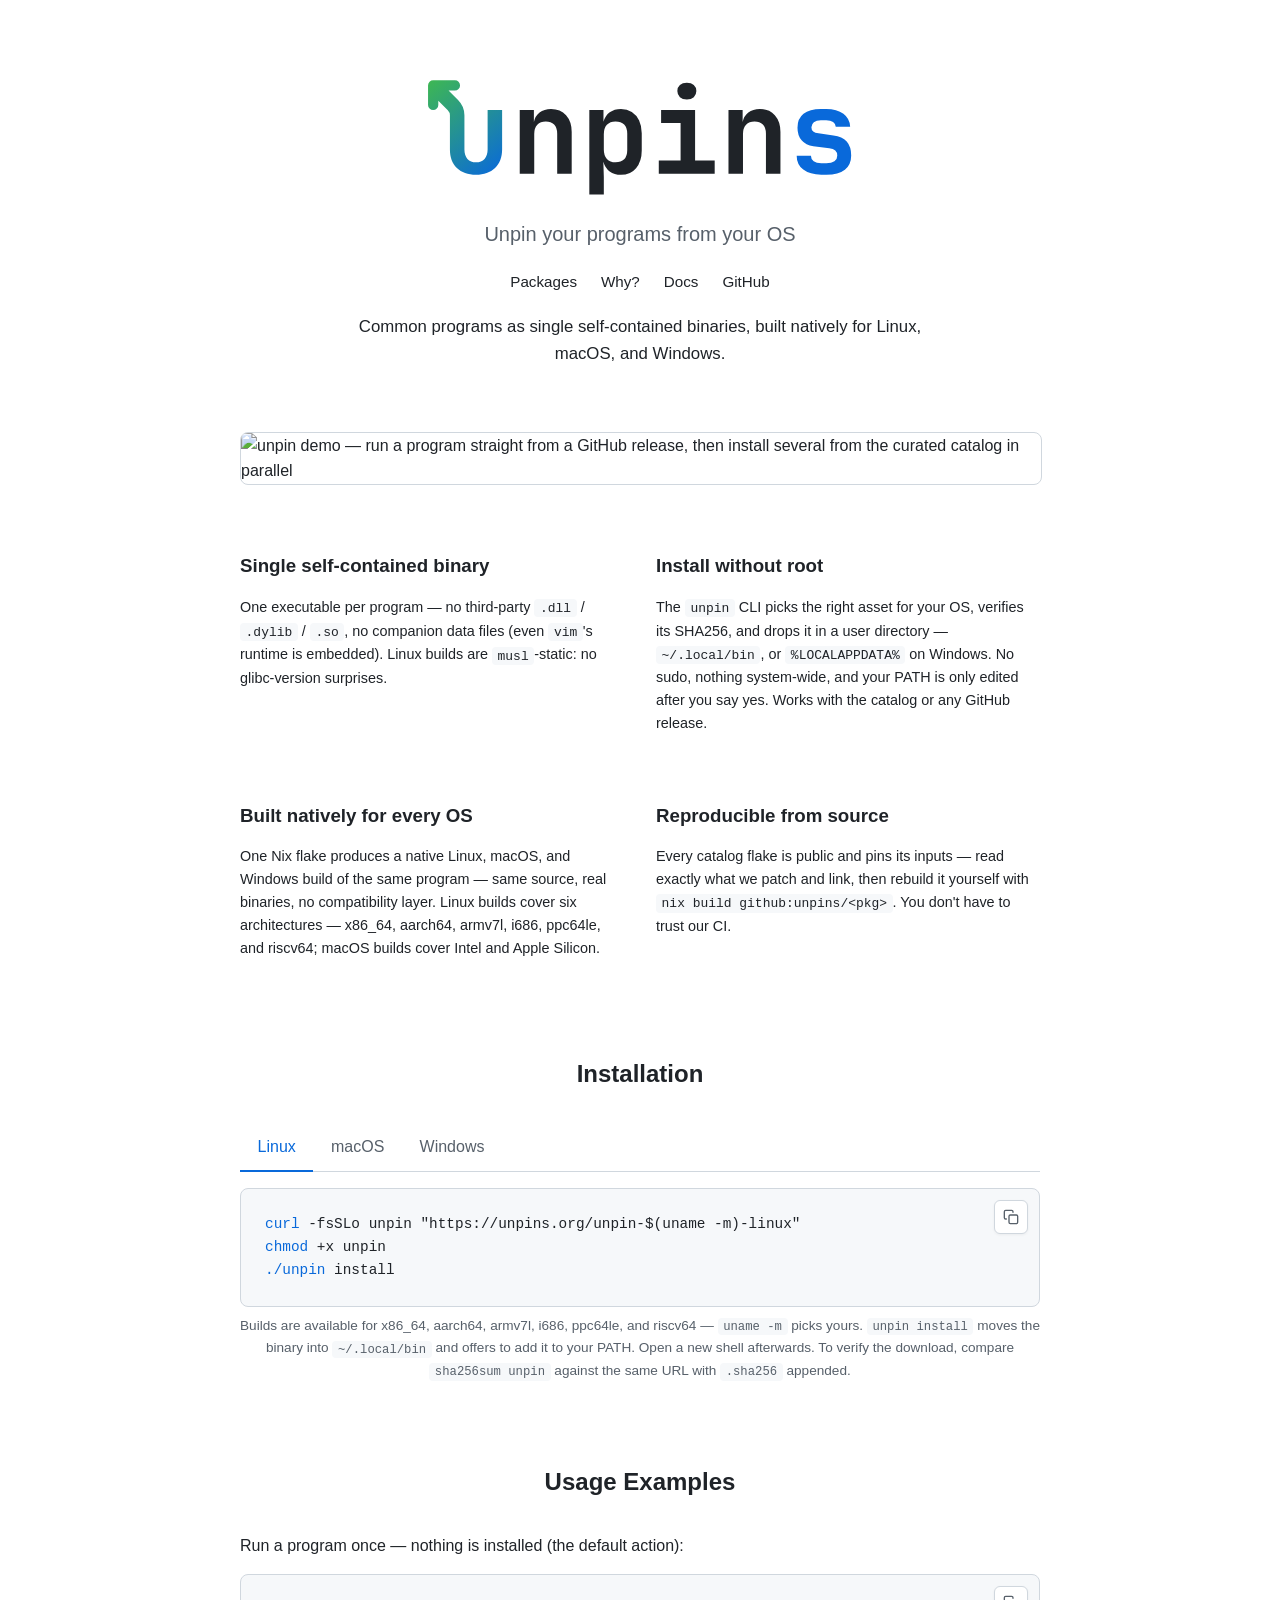
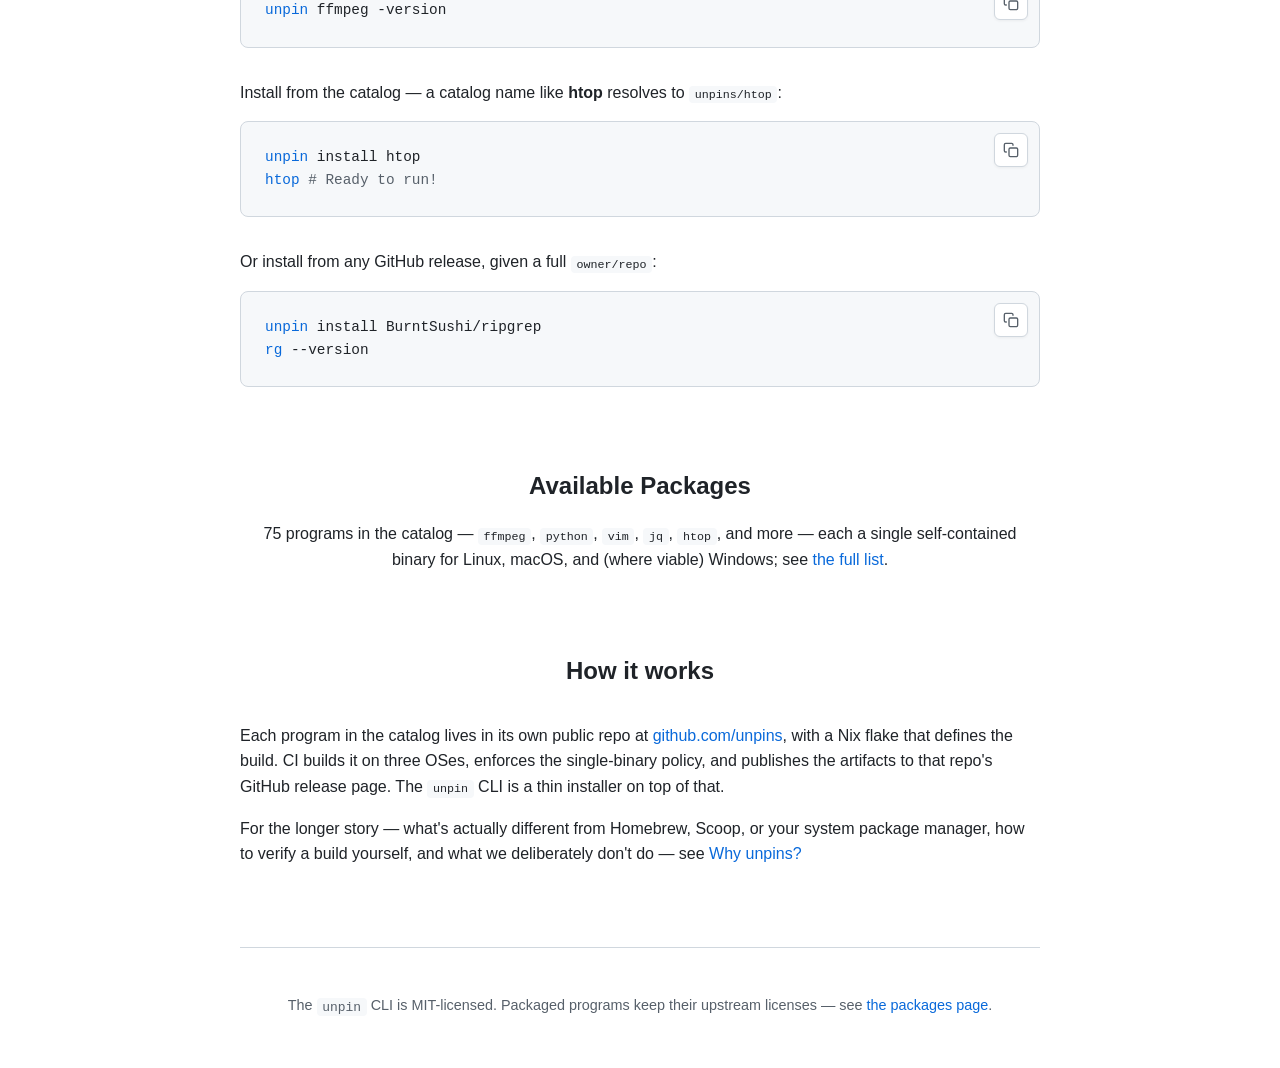
==== index.html @ 7789df56 "Surface the architecture coverage The arch matrix (six Linux architectures, Intel + Apple Silicon ma" ====
<!DOCTYPE html>
<html lang="en">
  <head>
    <meta charset="UTF-8">
    <meta name="viewport" content="width=device-width, initial-scale=1.0">
    <title>unpins — binaries for Linux, macOS &amp; Windows</title>
    <meta name="description" content="Common programs as single self-contained binaries, built natively for Linux, macOS, and Windows. The unpin CLI installs them without root — or anything from a GitHub release.">
    <meta property="og:type" content="website">
    <meta property="og:url" content="https://unpins.org/">
    <meta property="og:title" content="unpins — binaries for Linux, macOS &amp; Windows">
    <meta property="og:description" content="Common programs as single self-contained binaries, built natively for Linux, macOS, and Windows. The unpin CLI installs them without root — or anything from a GitHub release.">
    <meta property="og:image" content="https://unpins.org/og.png">
    <meta property="og:image:width" content="1200">
    <meta property="og:image:height" content="630">
    <meta name="twitter:card" content="summary_large_image">
    <link rel="icon" type="image/svg+xml" href="favicon.svg">
    <link rel="stylesheet" href="styles.css">
  </head>
  <body>
    <div class="container">
      <header>
        <h1><img src="unpins-logo.svg" alt="unpins" class="logo"></h1>
        <p class="tagline">Unpin your programs from your OS</p>
        <nav class="topnav">
          <a href="packages.html">Packages</a>
          <a href="why.html">Why?</a>
          <a href="https://github.com/unpins/unpin#usage">Docs</a>
          <a href="https://github.com/unpins">GitHub</a>
        </nav>
        <p class="lead">Common programs as single self-contained binaries, built natively for Linux, macOS, and Windows.</p>
      </header>

      <section class="demo">
        <picture>
          <source media="(prefers-color-scheme: dark)" srcset="https://github.com/unpins/unpin/releases/download/v0.3.0/unpin-demo-dark.gif">
          <source media="(prefers-color-scheme: light)" srcset="https://github.com/unpins/unpin/releases/download/v0.3.0/unpin-demo-light.gif">
          <img alt="unpin demo — run a program straight from a GitHub release, then install several from the curated catalog in parallel" src="https://github.com/unpins/unpin/releases/download/v0.3.0/unpin-demo-dark.gif">
        </picture>
      </section>

      <section class="features">
        <div class="feature-card">
          <h3>Single self-contained binary</h3>
          <p>
            One executable per program — no third-party <code>.dll</code> / <code>.dylib</code> / <code>.so</code>, no companion data files (even <code>vim</code>'s runtime is embedded). Linux builds are <code>musl</code>-static: no glibc-version surprises.
          </p>
        </div>
        <div class="feature-card">
          <h3>Install without root</h3>
          <p>
            The <code>unpin</code> CLI picks the right asset for your OS, verifies its SHA256, and drops it in a user directory — <code>~/.local/bin</code>, or <code>%LOCALAPPDATA%</code> on Windows. No sudo, nothing system-wide, and your PATH is only edited after you say yes. Works with the catalog or any GitHub release.
          </p>
        </div>
        <div class="feature-card">
          <h3>Built natively for every OS</h3>
          <p>
            One Nix flake produces a native Linux, macOS, and Windows build of the same program — same source, real binaries, no compatibility layer. Linux builds cover six architectures — x86_64, aarch64, armv7l, i686, ppc64le, and riscv64; macOS builds cover Intel and Apple Silicon.
          </p>
        </div>
        <div class="feature-card">
          <h3>Reproducible from source</h3>
          <p>
            Every catalog flake is public and pins its inputs — read exactly what we patch and link, then rebuild it yourself with <code>nix build github:unpins/&lt;pkg&gt;</code>. You don't have to trust our CI.
          </p>
        </div>
      </section>

      <section style="margin-top: 5rem;">
        <h2 style="text-align: center; margin-bottom: 2rem;">Installation</h2>

        <div class="install-tabs">
          <input type="radio" name="install-platform" id="ip-linux" class="install-tab-radio" checked>
          <input type="radio" name="install-platform" id="ip-macos" class="install-tab-radio">
          <input type="radio" name="install-platform" id="ip-windows" class="install-tab-radio">

          <div class="install-tab-labels">
            <label for="ip-linux">Linux</label>
            <label for="ip-macos">macOS</label>
            <label for="ip-windows">Windows</label>
          </div>

          <div class="install-tab-pane" data-platform="linux">
            <div class="install-box-wrapper">
              <button class="copy-btn" aria-label="Copy code" onclick="copyCode(this)" title="Copy to clipboard">
                <svg class="copy-icon" viewBox="0 0 24 24">
                  <rect x="9" y="9" width="13" height="13" rx="2" ry="2"></rect>
                  <path d="M5 15H4a2 2 0 0 1-2-2V4a2 2 0 0 1 2-2h9a2 2 0 0 1 2 2v1"></path>
                </svg>
                <svg class="check-icon" viewBox="0 0 24 24" style="display: none; stroke: #2da44e;">
                  <polyline points="20 6 9 17 4 12"></polyline>
                </svg>
              </button>
              <div class="install-box"><code><span class="cmd">curl</span> -fsSLo unpin "https://unpins.org/unpin-$(uname -m)-linux"
<span class="cmd">chmod</span> +x unpin
<span class="cmd">./unpin</span> install</code></div>
            </div>
            <p class="install-note">
              Builds are available for x86_64, aarch64, armv7l, i686, ppc64le, and riscv64 — <code>uname -m</code> picks yours.
              <code>unpin install</code> moves the binary into <code>~/.local/bin</code> and offers to add it to your PATH. Open a new shell afterwards.
              To verify the download, compare <code>sha256sum unpin</code> against the same URL with <code>.sha256</code> appended.
            </p>
          </div>

          <div class="install-tab-pane" data-platform="macos">
            <div class="install-box-wrapper">
              <button class="copy-btn" aria-label="Copy code" onclick="copyCode(this)" title="Copy to clipboard">
                <svg class="copy-icon" viewBox="0 0 24 24">
                  <rect x="9" y="9" width="13" height="13" rx="2" ry="2"></rect>
                  <path d="M5 15H4a2 2 0 0 1-2-2V4a2 2 0 0 1 2-2h9a2 2 0 0 1 2 2v1"></path>
                </svg>
                <svg class="check-icon" viewBox="0 0 24 24" style="display: none; stroke: #2da44e;">
                  <polyline points="20 6 9 17 4 12"></polyline>
                </svg>
              </button>
              <div class="install-box"><code><span class="cmd">curl</span> -fsSLo unpin "https://unpins.org/unpin-$(uname -m)-darwin"
<span class="cmd">chmod</span> +x unpin
<span class="cmd">./unpin</span> install</code></div>
            </div>
            <p class="install-note">
              Works on Intel and Apple Silicon — <code>uname -m</code> picks the right build.
              <code>unpin install</code> moves the binary into <code>~/.local/bin</code> and offers to add it to your PATH. Open a new shell afterwards.
              To verify the download, compare <code>shasum -a 256 unpin</code> against the same URL with <code>.sha256</code> appended.
            </p>
          </div>

          <div class="install-tab-pane" data-platform="windows">
            <div class="install-box-wrapper">
              <button class="copy-btn" aria-label="Copy code" onclick="copyCode(this)" title="Copy to clipboard">
                <svg class="copy-icon" viewBox="0 0 24 24">
                  <rect x="9" y="9" width="13" height="13" rx="2" ry="2"></rect>
                  <path d="M5 15H4a2 2 0 0 1-2-2V4a2 2 0 0 1 2-2h9a2 2 0 0 1 2 2v1"></path>
                </svg>
                <svg class="check-icon" viewBox="0 0 24 24" style="display: none; stroke: #2da44e;">
                  <polyline points="20 6 9 17 4 12"></polyline>
                </svg>
              </button>
              <div class="install-box"><code><span class="cmd">curl.exe</span> -fsSLo unpin.exe https://unpins.org/unpin-x86_64-windows.exe
<span class="cmd">.\unpin.exe</span> install</code></div>
            </div>
            <p class="install-note">
              <code>unpin install</code> moves it into <code>%LOCALAPPDATA%\unpin</code> and offers to add it to your PATH. Open a new terminal afterwards.
              To verify the download, compare <code>CertUtil -hashfile unpin.exe SHA256</code> against the same URL with <code>.sha256</code> appended.
            </p>
          </div>
        </div>
      </section>

      <section class="usage-examples" style="margin-top: 5rem;">
        <h2 style="text-align: center; margin-bottom: 2rem;">Usage Examples</h2>

        <p>Run a program once — nothing is installed (the default action):</p>
        <div class="install-box-wrapper" style="margin-top: 1rem;">
          <button class="copy-btn" aria-label="Copy code" onclick="copyCode(this)" title="Copy to clipboard">
            <svg class="copy-icon" viewBox="0 0 24 24">
              <rect x="9" y="9" width="13" height="13" rx="2" ry="2"></rect>
              <path d="M5 15H4a2 2 0 0 1-2-2V4a2 2 0 0 1 2-2h9a2 2 0 0 1 2 2v1"></path>
            </svg>
            <svg class="check-icon" viewBox="0 0 24 24" style="display: none; stroke: #2da44e;">
              <polyline points="20 6 9 17 4 12"></polyline>
            </svg>
          </button>
          <div class="install-box"><code><span class="cmd">unpin</span> ffmpeg -version</code></div>
        </div>

        <p>Install from the catalog — a catalog name like <strong>htop</strong> resolves to <code>unpins/htop</code>:</p>
        <div class="install-box-wrapper" style="margin-top: 1rem;">
          <button class="copy-btn" aria-label="Copy code" onclick="copyCode(this)" title="Copy to clipboard">
            <svg class="copy-icon" viewBox="0 0 24 24">
              <rect x="9" y="9" width="13" height="13" rx="2" ry="2"></rect>
              <path d="M5 15H4a2 2 0 0 1-2-2V4a2 2 0 0 1 2-2h9a2 2 0 0 1 2 2v1"></path>
            </svg>
            <svg class="check-icon" viewBox="0 0 24 24" style="display: none; stroke: #2da44e;">
              <polyline points="20 6 9 17 4 12"></polyline>
            </svg>
          </button>
          <div class="install-box"><code><span class="cmd">unpin</span> install htop
<span class="cmd">htop</span> <span class="comment"># Ready to run!</span></code></div>
        </div>

        <p>Or install from any GitHub release, given a full <code>owner/repo</code>:</p>
        <div class="install-box-wrapper" style="margin-top: 1rem;">
          <button class="copy-btn" aria-label="Copy code" onclick="copyCode(this)" title="Copy to clipboard">
            <svg class="copy-icon" viewBox="0 0 24 24">
              <rect x="9" y="9" width="13" height="13" rx="2" ry="2"></rect>
              <path d="M5 15H4a2 2 0 0 1-2-2V4a2 2 0 0 1 2-2h9a2 2 0 0 1 2 2v1"></path>
            </svg>
            <svg class="check-icon" viewBox="0 0 24 24" style="display: none; stroke: #2da44e;">
              <polyline points="20 6 9 17 4 12"></polyline>
            </svg>
          </button>
          <div class="install-box"><code><span class="cmd">unpin</span> install BurntSushi/ripgrep
<span class="cmd">rg</span> --version</code></div>
        </div>
      </section>

      <section style="margin-top: 5rem; text-align: center;">
        <h2 style="margin-bottom: 1rem;">Available Packages</h2>
        <!-- gen:pkg-blurb — rewritten by gen-packages.py; edit the template there -->
        <p>75 programs in the catalog — <code>ffmpeg</code>, <code>python</code>, <code>vim</code>, <code>jq</code>, <code>htop</code>, and more — each a single self-contained binary for Linux, macOS, and (where viable) Windows; see <a href="packages.html">the full list</a>.</p>
        <!-- /gen:pkg-blurb -->
      </section>

      <section style="margin-top: 5rem;">
        <h2 style="text-align: center; margin-bottom: 2rem;">How it works</h2>
        <p>
          Each program in the catalog lives in its own public repo at <a href="https://github.com/unpins">github.com/unpins</a>, with a Nix flake that defines the build. CI builds it on three OSes, enforces the single-binary policy, and publishes the artifacts to that repo's GitHub release page. The <code>unpin</code> CLI is a thin installer on top of that.
        </p>
        <p>
          For the longer story — what's actually different from Homebrew, Scoop, or your system package manager, how to verify a build yourself, and what we deliberately don't do — see <a href="why.html">Why unpins?</a>
        </p>
      </section>

      <footer>
        <p>
          The <code>unpin</code> CLI is MIT-licensed. Packaged programs keep their upstream licenses — see <a href="packages.html">the packages page</a>.
        </p>
      </footer>
    </div>

    <script>
      function copyCode(btn) {
        const codeElement = btn.parentElement.querySelector('code');
        const textToCopy = codeElement.innerText;

        navigator.clipboard.writeText(textToCopy).then(() => {
          const copyIcon = btn.querySelector('.copy-icon');
          const checkIcon = btn.querySelector('.check-icon');

          copyIcon.style.display = 'none';
          checkIcon.style.display = 'block';

          setTimeout(() => {
            copyIcon.style.display = 'block';
            checkIcon.style.display = 'none';
          }, 2000);
        }).catch(err => {
          console.error('Failed to copy text: ', err);
        });
      }

    </script>
  </body>
</html>
---- styles.css ----
:root {
  /* Light Theme (Default) */
  --bg: #ffffff;
  --text: #1f2328;
  --accent: #0969da;
  --code-bg: #f6f8fa;
  --border: #d0d7de;
  --tagline: #57606a;
  --header-text: #1f2328;
  --btn-bg: #ffffff;
  --btn-border: #d0d7de;
  --btn-hover-bg: #f3f4f6;
}

@media (prefers-color-scheme: dark) {
  :root {
    /* Dark Theme */
    --bg: #0d1117;
    --text: #c9d1d9;
    --accent: #58a6ff;
    --code-bg: #161b22;
    --border: #30363d;
    --tagline: #8b949e;
    --header-text: #ffffff;
    --btn-bg: #21262d;
    --btn-border: #30363d;
    --btn-hover-bg: #30363d;
  }
}

body {
  font-family:
    -apple-system, BlinkMacSystemFont, "Segoe UI", Helvetica, Arial,
    sans-serif;
  background-color: var(--bg);
  color: var(--text);
  line-height: 1.6;
  margin: 0;
  display: flex;
  flex-direction: column;
  align-items: center;
  padding: 2rem;
}
.container {
  max-width: 800px;
  width: 100%;
}
header {
  margin-bottom: 4rem;
  text-align: center;
}
h1 {
  font-size: 3.5rem;
  color: var(--header-text);
  margin-bottom: 0.5rem;
  letter-spacing: -2px;
}
h1 a {
  color: inherit;
  text-decoration: none;
}
a {
  color: var(--accent);
  text-decoration: none;
}
a:hover {
  text-decoration: underline;
}
footer {
  margin-top: 5rem;
  padding-top: 2rem;
  border-top: 1px solid var(--border);
  text-align: center;
  font-size: 0.9rem;
  color: var(--tagline);
}

/* Wordmark image (theme-aware SVG: adapts to prefers-color-scheme on its own). */
.logo {
  display: block;
  height: 8rem;
  width: auto;
  max-width: 100%;
  margin: 0 auto;
}

/* Subpage tweaks: tighter header spacing (logo stays the same size as on
   the home page for visual consistency). */
.subpage header {
  margin-bottom: 3rem;
}

.tagline {
  font-size: 1.25rem;
  color: var(--tagline);
}

/* Hero lead: the project promise (first half of the canonical sentence), sits
   just below the top nav on the home page. See github:unpins/docs/messaging.md. */
.lead {
  font-size: 1.05rem;
  line-height: 1.6;
  max-width: 600px;
  margin: 1.25rem auto 0;
  color: var(--header-text);
}

/* Demo GIF: theme-aware <picture> on the home page, just below the hero. */
.demo {
  margin-top: 2.5rem;
}
.demo img {
  display: block;
  width: 100%;
  border: 1px solid var(--border);
  border-radius: 8px;
}

/* Top navigation: shown on every page below the logo. Replaces the
   per-subpage "← Back to home" pattern and surfaces Docs prominently. */
.topnav {
  margin-top: 1.25rem;
  display: flex;
  justify-content: center;
  flex-wrap: wrap;
  gap: 0.25rem 1.5rem;
  font-size: 0.95rem;
}
.topnav a {
  color: var(--text);
}
.topnav a:hover {
  color: var(--accent);
}
.topnav a[aria-current="page"] {
  color: var(--accent);
  font-weight: 600;
}

/* Install tabs (GitHub-style underline). CSS-only tabs via hidden radio
   inputs: the `:checked` state of one radio drives both the active label
   styling and which pane is visible (using `~` sibling combinators). This
   avoids `display: contents` on <details>, which misbehaves inside CSS
   grid on mobile Chromium and pushed the install-box into the wrong cell. */
.install-tabs {
  margin-bottom: 1.25rem;
}
/* Visually hide the radios but keep them focusable for keyboard users. */
.install-tab-radio {
  position: absolute;
  width: 1px;
  height: 1px;
  margin: -1px;
  padding: 0;
  border: 0;
  clip: rect(0 0 0 0);
  overflow: hidden;
  white-space: nowrap;
}
.install-tab-labels {
  display: flex;
  flex-wrap: wrap;
  border-bottom: 1px solid var(--border);
}
.install-tab-labels > label {
  cursor: pointer;
  padding: 0.6rem 1.1rem;
  font-weight: 500;
  color: var(--tagline);
  border-bottom: 2px solid transparent;
  margin-bottom: -1px;        /* overlap the row's bottom border */
  user-select: none;
  transition: color 0.15s;
}
.install-tab-labels > label:hover {
  color: var(--text);
}
.install-tab-pane {
  display: none;
  padding-top: 1rem;
}
#ip-linux:checked ~ .install-tab-labels > label[for="ip-linux"],
#ip-macos:checked ~ .install-tab-labels > label[for="ip-macos"],
#ip-windows:checked ~ .install-tab-labels > label[for="ip-windows"] {
  color: var(--accent);
  border-bottom-color: var(--accent);
}
#ip-linux:checked ~ .install-tab-pane[data-platform="linux"],
#ip-macos:checked ~ .install-tab-pane[data-platform="macos"],
#ip-windows:checked ~ .install-tab-pane[data-platform="windows"] {
  display: block;
}
/* Keyboard focus: outline the label whose radio is focused. */
#ip-linux:focus-visible ~ .install-tab-labels > label[for="ip-linux"],
#ip-macos:focus-visible ~ .install-tab-labels > label[for="ip-macos"],
#ip-windows:focus-visible ~ .install-tab-labels > label[for="ip-windows"] {
  outline: 2px solid var(--accent);
  outline-offset: 2px;
  border-radius: 3px;
}

.install-box-wrapper {
  position: relative;
  margin: 0 0 2rem 0;
}
/* Tighten the gap when an install-note follows the code block. */
.install-box-wrapper:has(+ .install-note) {
  margin-bottom: 0.5rem;
}
.install-box {
  background: var(--code-bg);
  border: 1px solid var(--border);
  padding: 1.5rem;
  /* Leave room for the absolutely-positioned copy button in the top-right
     so it doesn't sit on top of the first line of code. */
  padding-right: 3.25rem;
  border-radius: 8px;
  font-family:
    "SFMono-Regular", Consolas, "Liberation Mono", Menlo, monospace;
  margin: 0;
  overflow-x: auto;
  white-space: pre;
  font-size: 0.9rem;
}
.copy-btn {
  position: absolute;
  top: 0.75rem;
  right: 0.75rem;
  background: var(--btn-bg);
  border: 1px solid var(--btn-border);
  border-radius: 6px;
  color: var(--tagline);
  cursor: pointer;
  padding: 0.5rem;
  display: flex;
  align-items: center;
  justify-content: center;
  transition: all 0.2s ease;
  z-index: 10;
  box-shadow: 0 1px 3px rgba(0,0,0,0.05);
}
.copy-btn:hover {
  background: var(--btn-hover-bg);
  color: var(--text);
}
.copy-btn svg {
  width: 16px;
  height: 16px;
  fill: none;
  stroke: currentColor;
  stroke-width: 2;
  stroke-linecap: round;
  stroke-linejoin: round;
}
.comment {
  color: var(--tagline);
}
.cmd {
  color: var(--accent);
}

.install-note {
  font-size: 0.85rem;
  color: var(--tagline);
  text-align: center;
  margin-top: 0.5rem;
  margin-bottom: 2rem;
}
.features {
  display: grid;
  grid-template-columns: 1fr 1fr;
  gap: 2rem;
  margin-top: 3rem;
}
@media (max-width: 600px) {
  body {
    padding: 1rem;
  }
  h1 {
    font-size: 2.5rem;
  }
  header {
    margin-bottom: 2.5rem;
  }
  .logo {
    height: 6rem;
  }
  .features {
    grid-template-columns: 1fr;
    gap: 1.25rem;
  }
  .install-box {
    padding: 1rem;
    padding-right: 2.75rem;
    font-size: 0.8rem;
  }
  .copy-btn {
    top: 0.5rem;
    right: 0.5rem;
    padding: 0.35rem;
  }
  .install-tab-labels > label {
    padding: 0.55rem 0.8rem;
  }
}
.feature-card h3 {
  color: var(--header-text);
  margin-bottom: 0.5rem;
}
.feature-card p {
  font-size: 0.9rem;
}

/* Packages page table */
code {
  background: var(--code-bg);
  padding: 0.1rem 0.35rem;
  border-radius: 4px;
  font-size: 0.9em;
}
/* Code inside the install-box is already styled by .install-box itself
   (monospace + padding on the box); don't re-apply the pill background. */
.install-box code {
  background: transparent;
  padding: 0;
  border-radius: 0;
  font-size: inherit;
}
.back {
  margin-bottom: 2rem;
  font-size: 0.95rem;
}
/* Visually hidden, still read by screen readers — used for the yes/no text
   behind the ✓/— glyphs in the support tables. */
.sr-only {
  position: absolute;
  width: 1px;
  height: 1px;
  margin: -1px;
  padding: 0;
  border: 0;
  clip: rect(0 0 0 0);
  overflow: hidden;
  white-space: nowrap;
}

.pkg-count {
  color: var(--tagline);
  margin-bottom: 1rem;
}
.pkg-filter {
  width: 100%;
  box-sizing: border-box;
  padding: 0.55rem 0.85rem;
  font-size: 0.95rem;
  font-family: inherit;
  color: var(--text);
  background: var(--code-bg);
  border: 1px solid var(--border);
  border-radius: 6px;
}
.pkg-filter:focus {
  outline: 2px solid var(--accent);
  outline-offset: -1px;
}
/* The description column makes the table wider than narrow viewports;
   scroll the table instead of breaking the page layout. */
.table-scroll {
  overflow-x: auto;
}
/* On wide screens, let the table break out of the 800px prose container
   (centered on it) instead of hiding the trailing columns behind a scroll.
   The 5rem slack absorbs body padding + the viewport scrollbar that 100vw
   includes. Kicks in once the container is pinned at its 800px max. */
@media (min-width: 864px) {
  .table-scroll {
    --table-w: min(1080px, calc(100vw - 5rem));
    width: var(--table-w);
    margin-left: calc((800px - var(--table-w)) / 2);
  }
}
.pkg-table {
  width: 100%;
  border-collapse: collapse;
  font-size: 0.95rem;
  margin-top: 1rem;
}
.pkg-table th, .pkg-table td {
  padding: 0.6rem 0.75rem;
  border-bottom: 1px solid var(--border);
  text-align: left;
}
.pkg-table th {
  font-weight: 600;
  color: var(--header-text);
}
.pkg-table th.os, .pkg-table td.os {
  text-align: center;
  width: 4rem;
}
.pkg-table td.os {
  color: var(--tagline);
}
.pkg-table td.version {
  font-family: "SFMono-Regular", Consolas, "Liberation Mono", Menlo, monospace;
  color: var(--tagline);
  font-size: 0.9em;
}
.pkg-table td.license {
  color: var(--tagline);
  font-size: 0.9em;
}
.pkg-table td.desc {
  color: var(--tagline);
  font-size: 0.9em;
  min-width: 16rem;
}
.pkg-table th.size, .pkg-table td.size {
  text-align: right;
  white-space: nowrap;
}
.pkg-table td.size {
  font-family: "SFMono-Regular", Consolas, "Liberation Mono", Menlo, monospace;
  color: var(--tagline);
  font-size: 0.9em;
}
.pkg-table td.yes {
  color: #2da44e;
  font-weight: 600;
}
.pkg-table tr:last-child td {
  border-bottom: none;
}
.pkg-note {
  font-size: 0.85rem;
  color: var(--tagline);
  margin-top: 1rem;
}
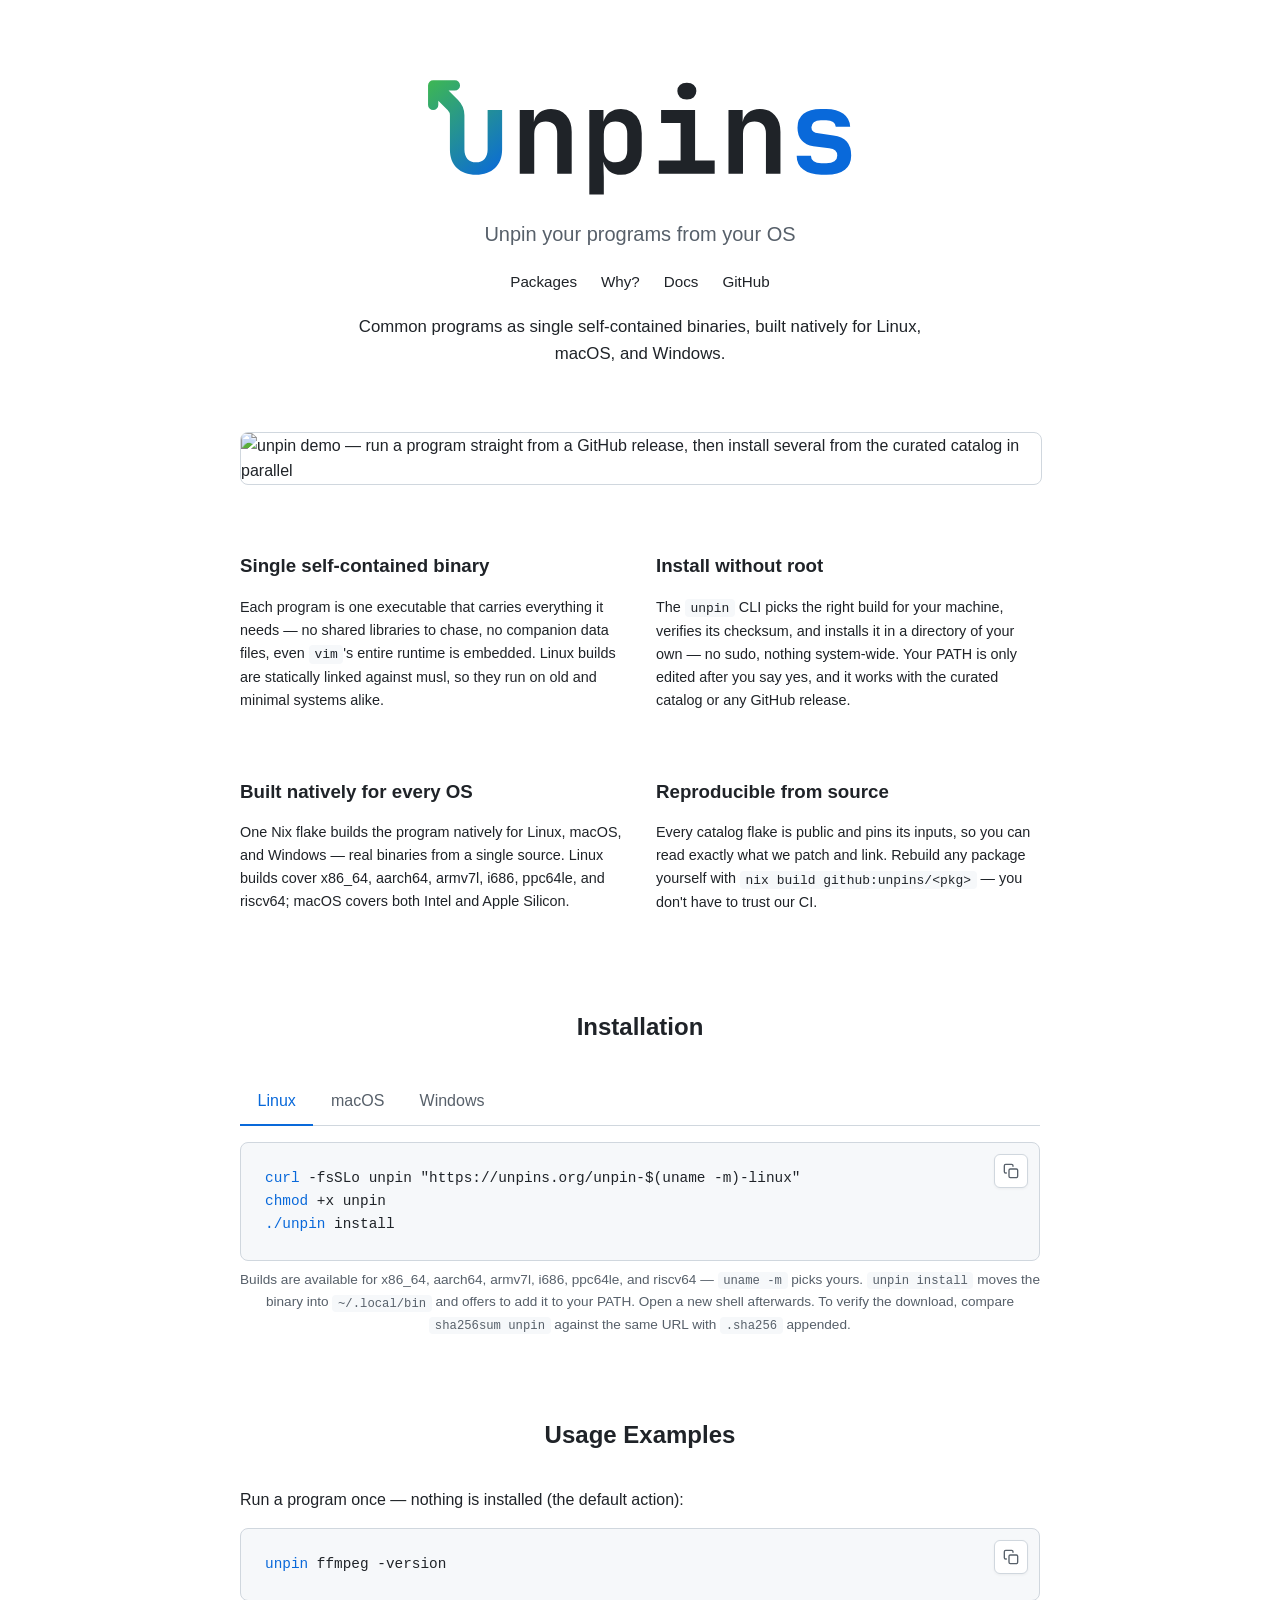
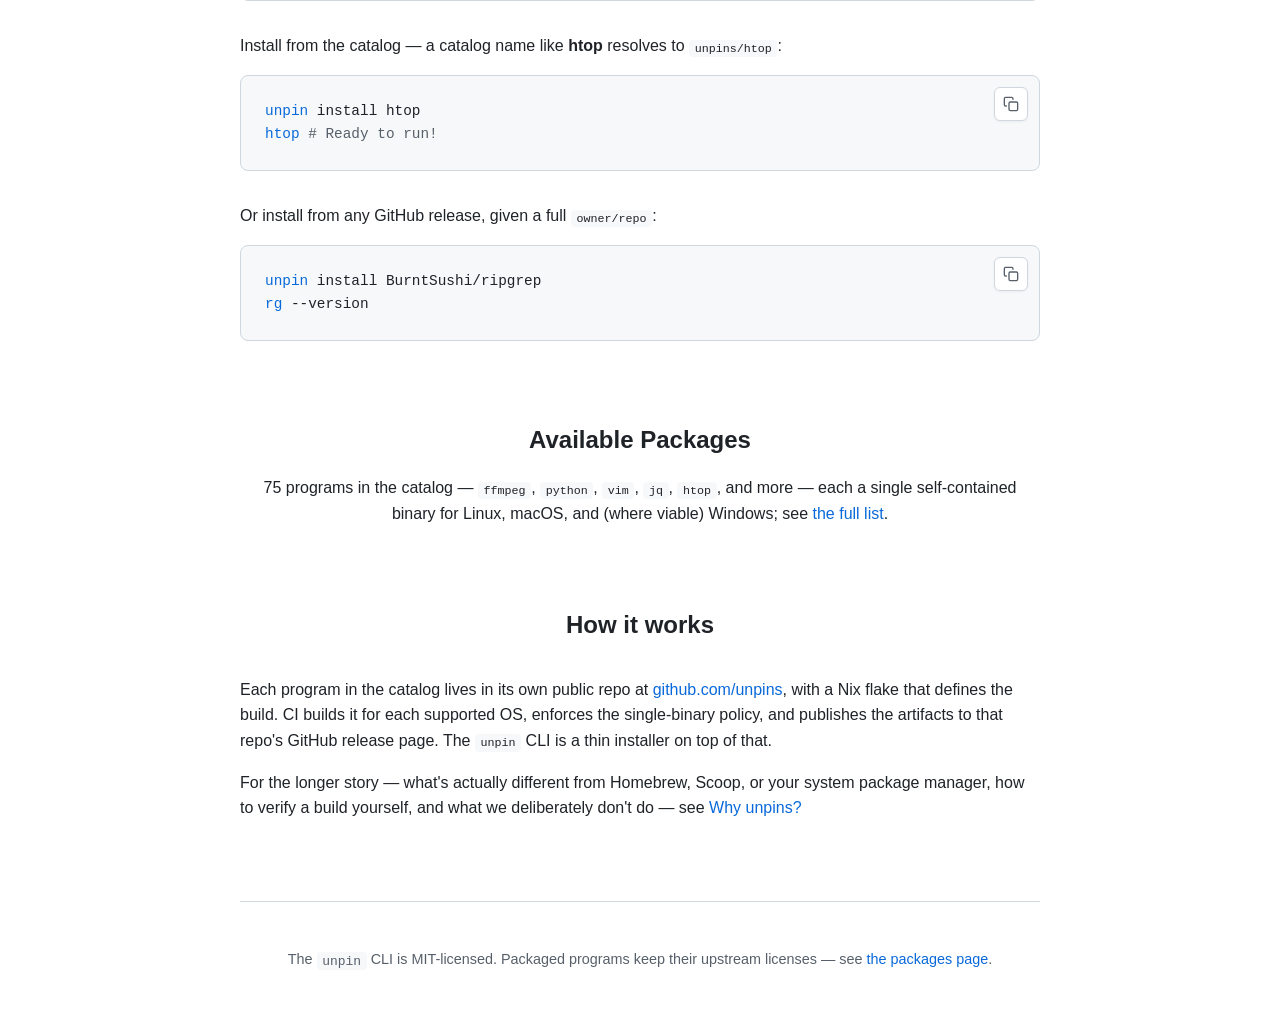
==== commit 33669634: "Smooth landing/why copy and fix accuracy nits Rewrite the feature cards as flowing prose (no extensi" ====
--- a/index.html
+++ b/index.html
@@ -4,11 +4,11 @@
     <meta charset="UTF-8">
     <meta name="viewport" content="width=device-width, initial-scale=1.0">
     <title>unpins — binaries for Linux, macOS &amp; Windows</title>
-    <meta name="description" content="Common programs as single self-contained binaries, built natively for Linux, macOS, and Windows. The unpin CLI installs them without root — or anything from a GitHub release.">
+    <meta name="description" content="Common programs as single self-contained binaries, built natively for Linux, macOS, and Windows. The unpin CLI installs them — or anything from a GitHub release — without root.">
     <meta property="og:type" content="website">
     <meta property="og:url" content="https://unpins.org/">
     <meta property="og:title" content="unpins — binaries for Linux, macOS &amp; Windows">
-    <meta property="og:description" content="Common programs as single self-contained binaries, built natively for Linux, macOS, and Windows. The unpin CLI installs them without root — or anything from a GitHub release.">
+    <meta property="og:description" content="Common programs as single self-contained binaries, built natively for Linux, macOS, and Windows. The unpin CLI installs them — or anything from a GitHub release — without root.">
     <meta property="og:image" content="https://unpins.org/og.png">
     <meta property="og:image:width" content="1200">
     <meta property="og:image:height" content="630">
@@ -42,25 +42,25 @@
         <div class="feature-card">
           <h3>Single self-contained binary</h3>
           <p>
-            One executable per program — no third-party <code>.dll</code> / <code>.dylib</code> / <code>.so</code>, no companion data files (even <code>vim</code>'s runtime is embedded). Linux builds are <code>musl</code>-static: no glibc-version surprises.
+            Each program is one executable that carries everything it needs — no shared libraries to chase, no companion data files, even <code>vim</code>'s entire runtime is embedded. Linux builds are statically linked against musl, so they run on old and minimal systems alike.
           </p>
         </div>
         <div class="feature-card">
           <h3>Install without root</h3>
           <p>
-            The <code>unpin</code> CLI picks the right asset for your OS, verifies its SHA256, and drops it in a user directory — <code>~/.local/bin</code>, or <code>%LOCALAPPDATA%</code> on Windows. No sudo, nothing system-wide, and your PATH is only edited after you say yes. Works with the catalog or any GitHub release.
+            The <code>unpin</code> CLI picks the right build for your machine, verifies its checksum, and installs it in a directory of your own — no sudo, nothing system-wide. Your PATH is only edited after you say yes, and it works with the curated catalog or any GitHub release.
           </p>
         </div>
         <div class="feature-card">
           <h3>Built natively for every OS</h3>
           <p>
-            One Nix flake produces a native Linux, macOS, and Windows build of the same program — same source, real binaries, no compatibility layer. Linux builds cover six architectures — x86_64, aarch64, armv7l, i686, ppc64le, and riscv64; macOS builds cover Intel and Apple Silicon.
+            One Nix flake builds the program natively for Linux, macOS, and Windows — real binaries from a single source. Linux builds cover x86_64, aarch64, armv7l, i686, ppc64le, and riscv64; macOS covers both Intel and Apple Silicon.
           </p>
         </div>
         <div class="feature-card">
           <h3>Reproducible from source</h3>
           <p>
-            Every catalog flake is public and pins its inputs — read exactly what we patch and link, then rebuild it yourself with <code>nix build github:unpins/&lt;pkg&gt;</code>. You don't have to trust our CI.
+            Every catalog flake is public and pins its inputs, so you can read exactly what we patch and link. Rebuild any package yourself with <code>nix build github:unpins/&lt;pkg&gt;</code> — you don't have to trust our CI.
           </p>
         </div>
       </section>
@@ -138,6 +138,7 @@
 <span class="cmd">.\unpin.exe</span> install</code></div>
             </div>
             <p class="install-note">
+              Needs Windows 10 1803 or newer for the bundled <code>curl.exe</code>.
               <code>unpin install</code> moves it into <code>%LOCALAPPDATA%\unpin</code> and offers to add it to your PATH. Open a new terminal afterwards.
               To verify the download, compare <code>CertUtil -hashfile unpin.exe SHA256</code> against the same URL with <code>.sha256</code> appended.
             </p>
@@ -203,7 +204,7 @@
       <section style="margin-top: 5rem;">
         <h2 style="text-align: center; margin-bottom: 2rem;">How it works</h2>
         <p>
-          Each program in the catalog lives in its own public repo at <a href="https://github.com/unpins">github.com/unpins</a>, with a Nix flake that defines the build. CI builds it on three OSes, enforces the single-binary policy, and publishes the artifacts to that repo's GitHub release page. The <code>unpin</code> CLI is a thin installer on top of that.
+          Each program in the catalog lives in its own public repo at <a href="https://github.com/unpins">github.com/unpins</a>, with a Nix flake that defines the build. CI builds it for each supported OS, enforces the single-binary policy, and publishes the artifacts to that repo's GitHub release page. The <code>unpin</code> CLI is a thin installer on top of that.
         </p>
         <p>
           For the longer story — what's actually different from Homebrew, Scoop, or your system package manager, how to verify a build yourself, and what we deliberately don't do — see <a href="why.html">Why unpins?</a>
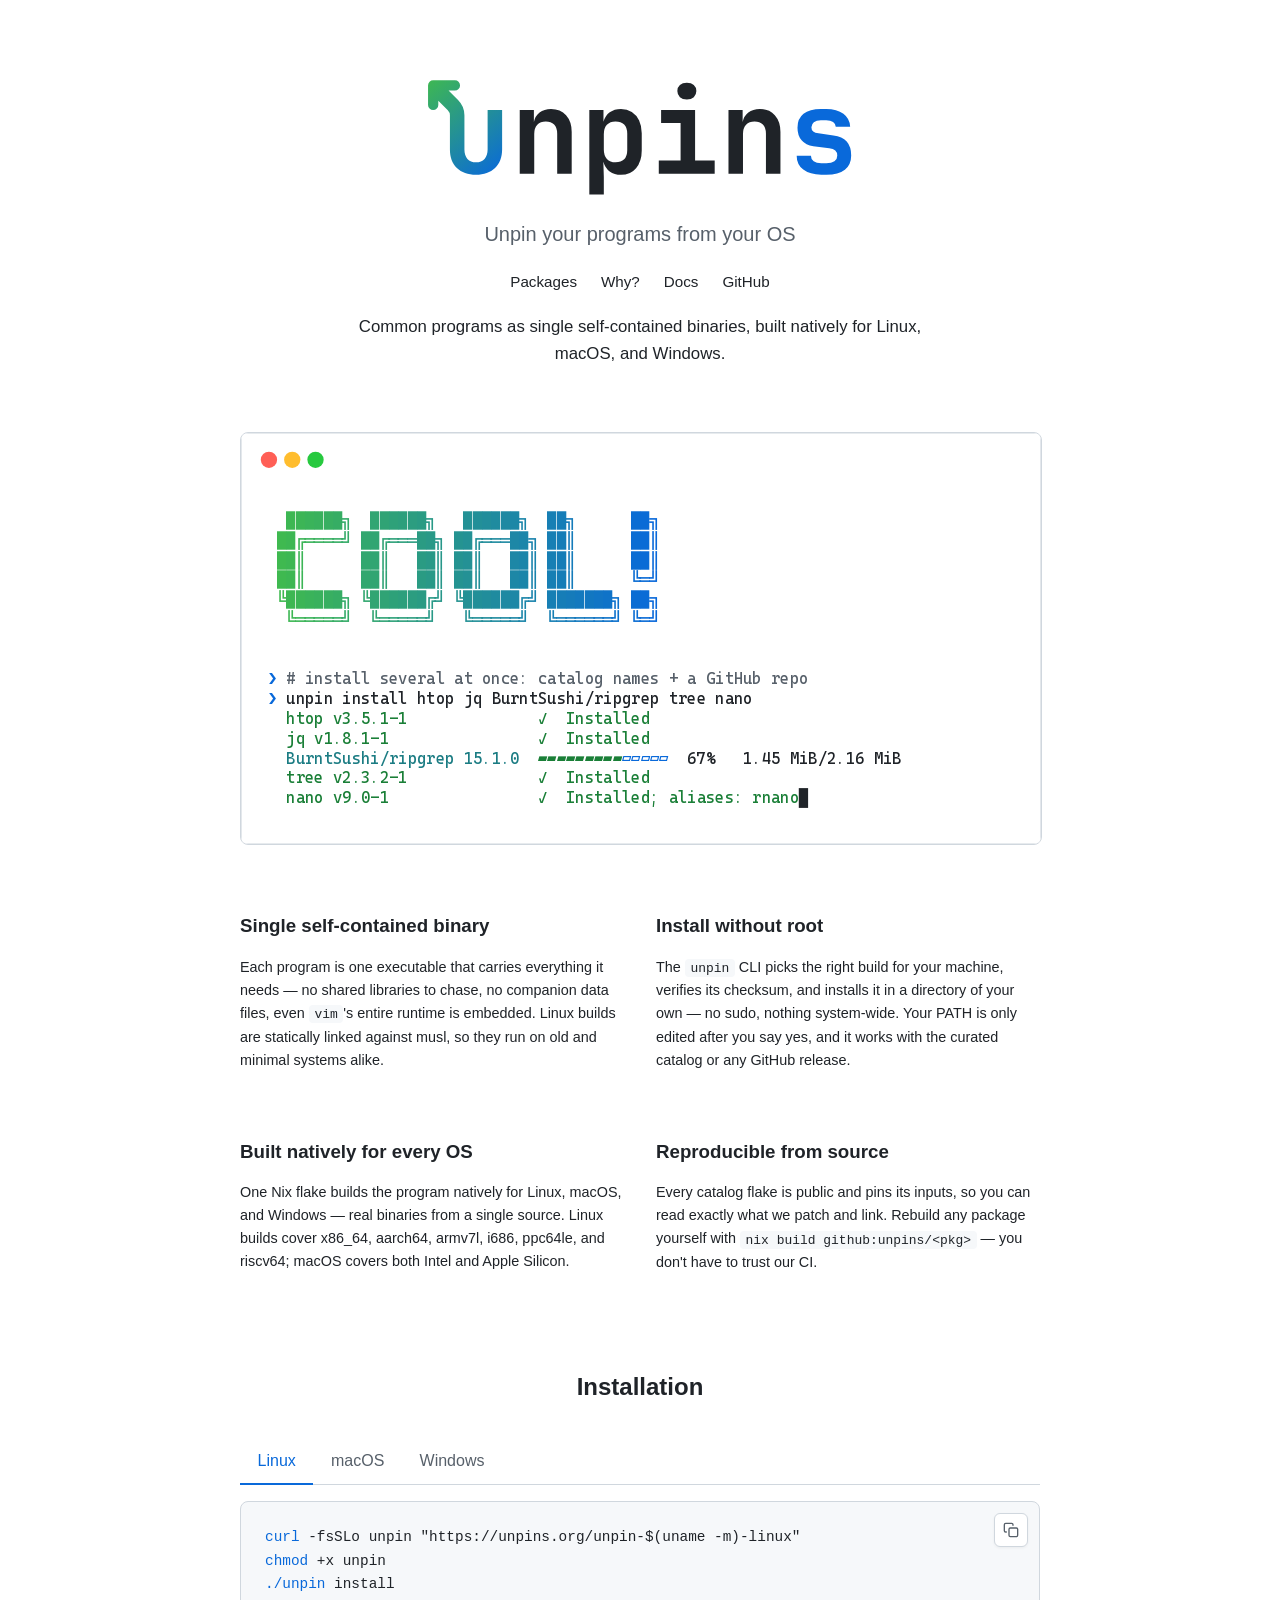
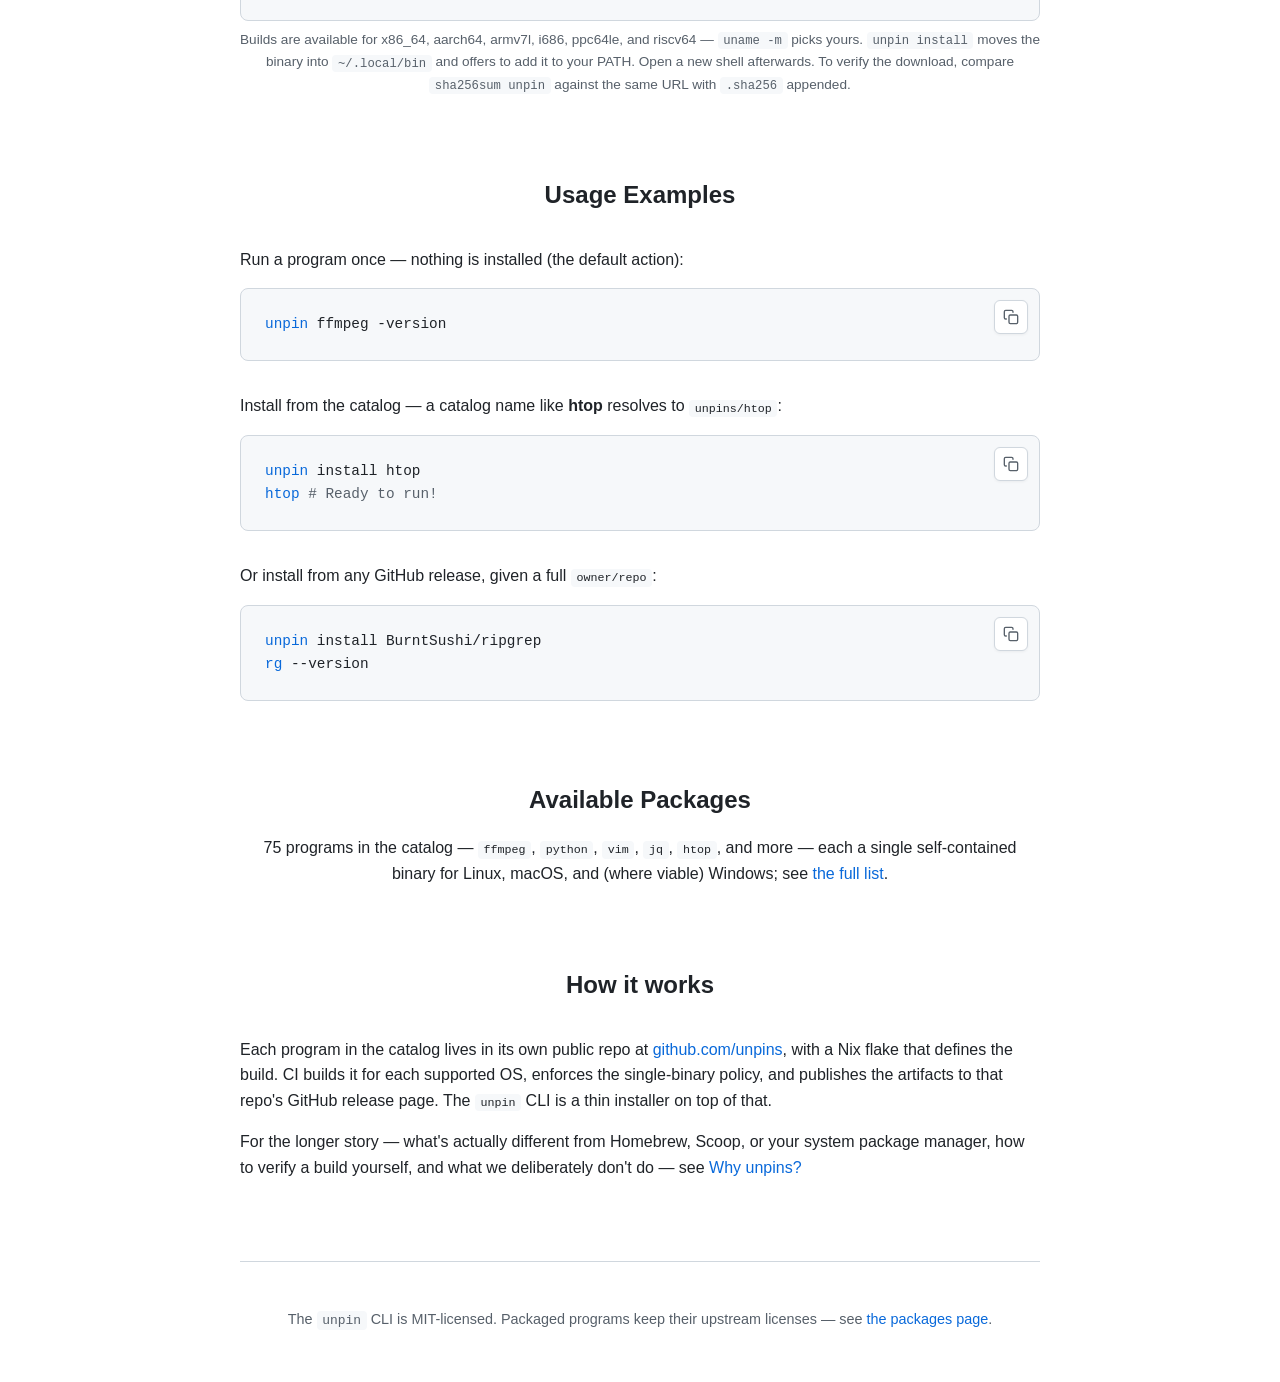
==== commit 1ce17a40: "demo: serve the animated SVG instead of the release GIF Swaps the <picture> sources to the local unp" ====
--- a/index.html
+++ b/index.html
@@ -32,9 +32,9 @@
 
       <section class="demo">
         <picture>
-          <source media="(prefers-color-scheme: dark)" srcset="https://github.com/unpins/unpin/releases/download/v0.3.0/unpin-demo-dark.gif">
-          <source media="(prefers-color-scheme: light)" srcset="https://github.com/unpins/unpin/releases/download/v0.3.0/unpin-demo-light.gif">
-          <img alt="unpin demo — run a program straight from a GitHub release, then install several from the curated catalog in parallel" src="https://github.com/unpins/unpin/releases/download/v0.3.0/unpin-demo-dark.gif">
+          <source media="(prefers-color-scheme: dark)" srcset="unpin-demo-dark.svg">
+          <source media="(prefers-color-scheme: light)" srcset="unpin-demo-light.svg">
+          <img alt="unpin demo — run a program straight from a GitHub release, then install several from the curated catalog in parallel" src="unpin-demo-dark.svg">
         </picture>
       </section>
 
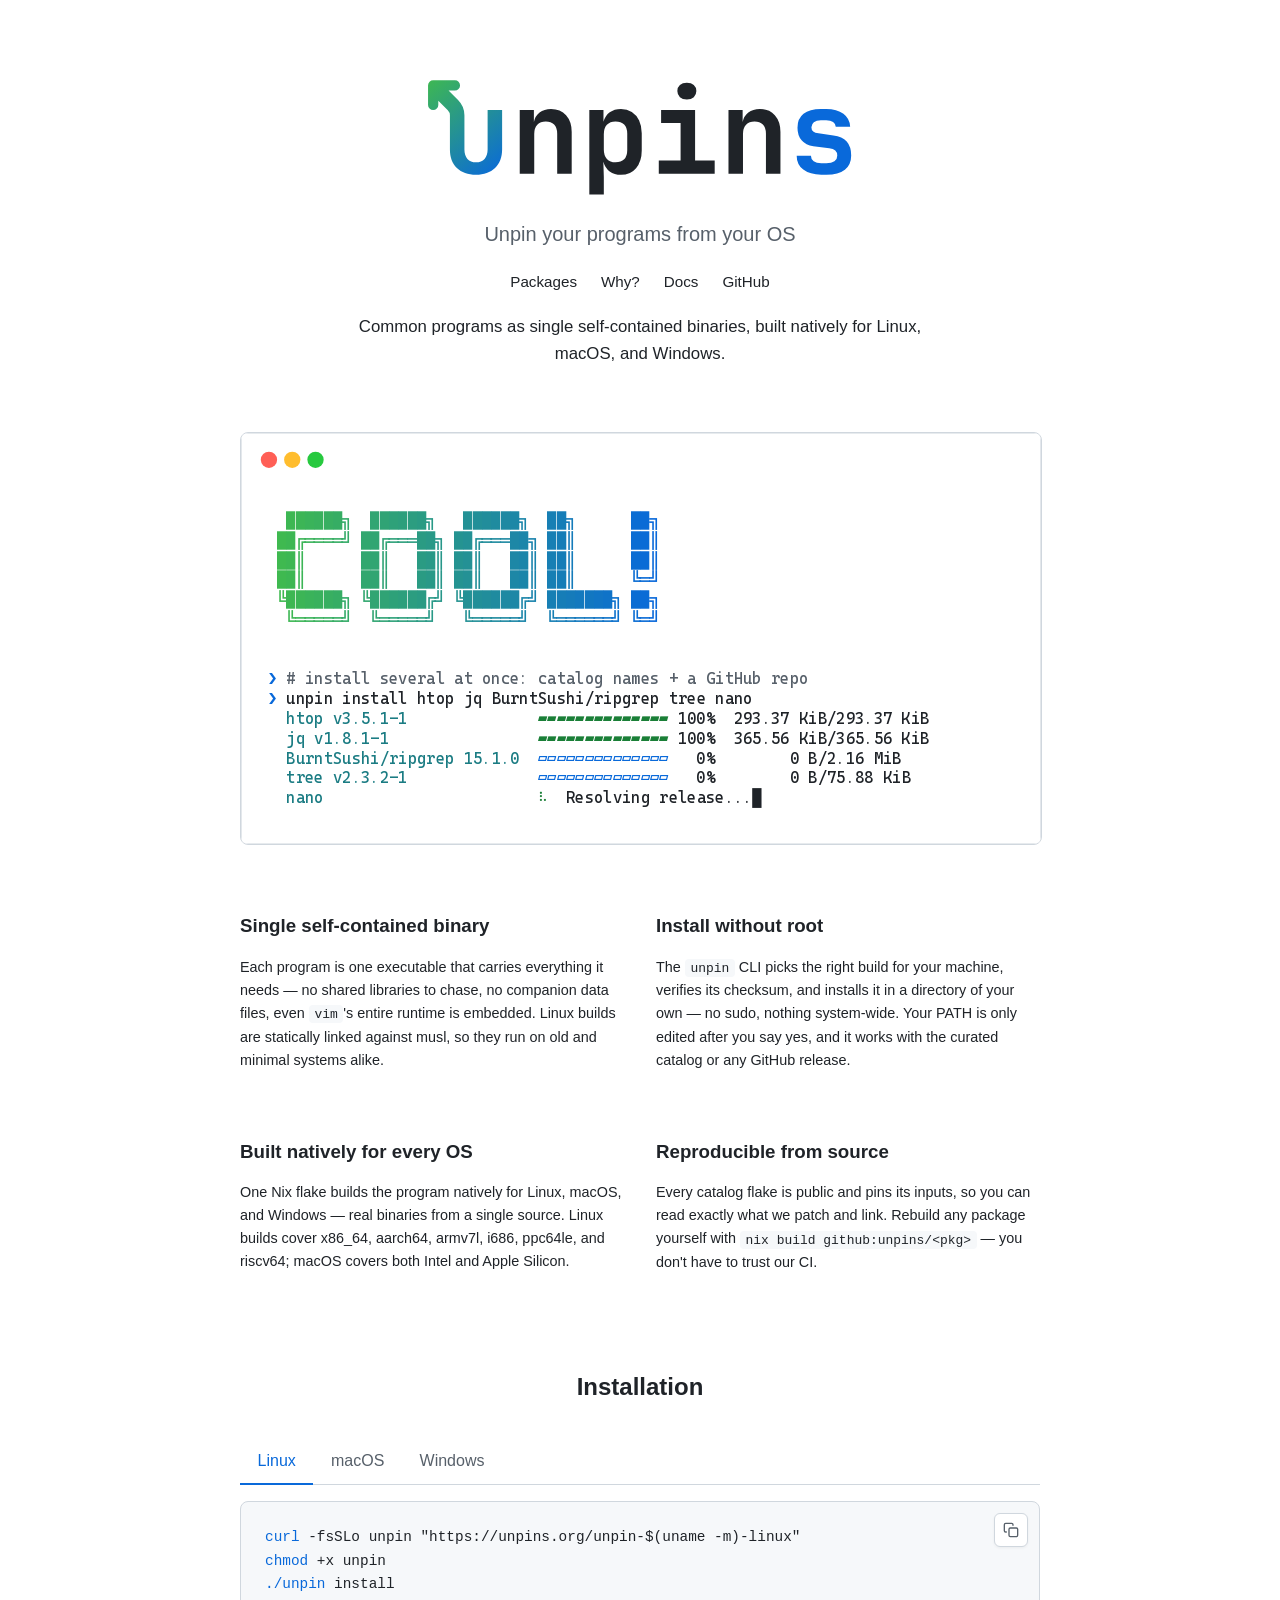
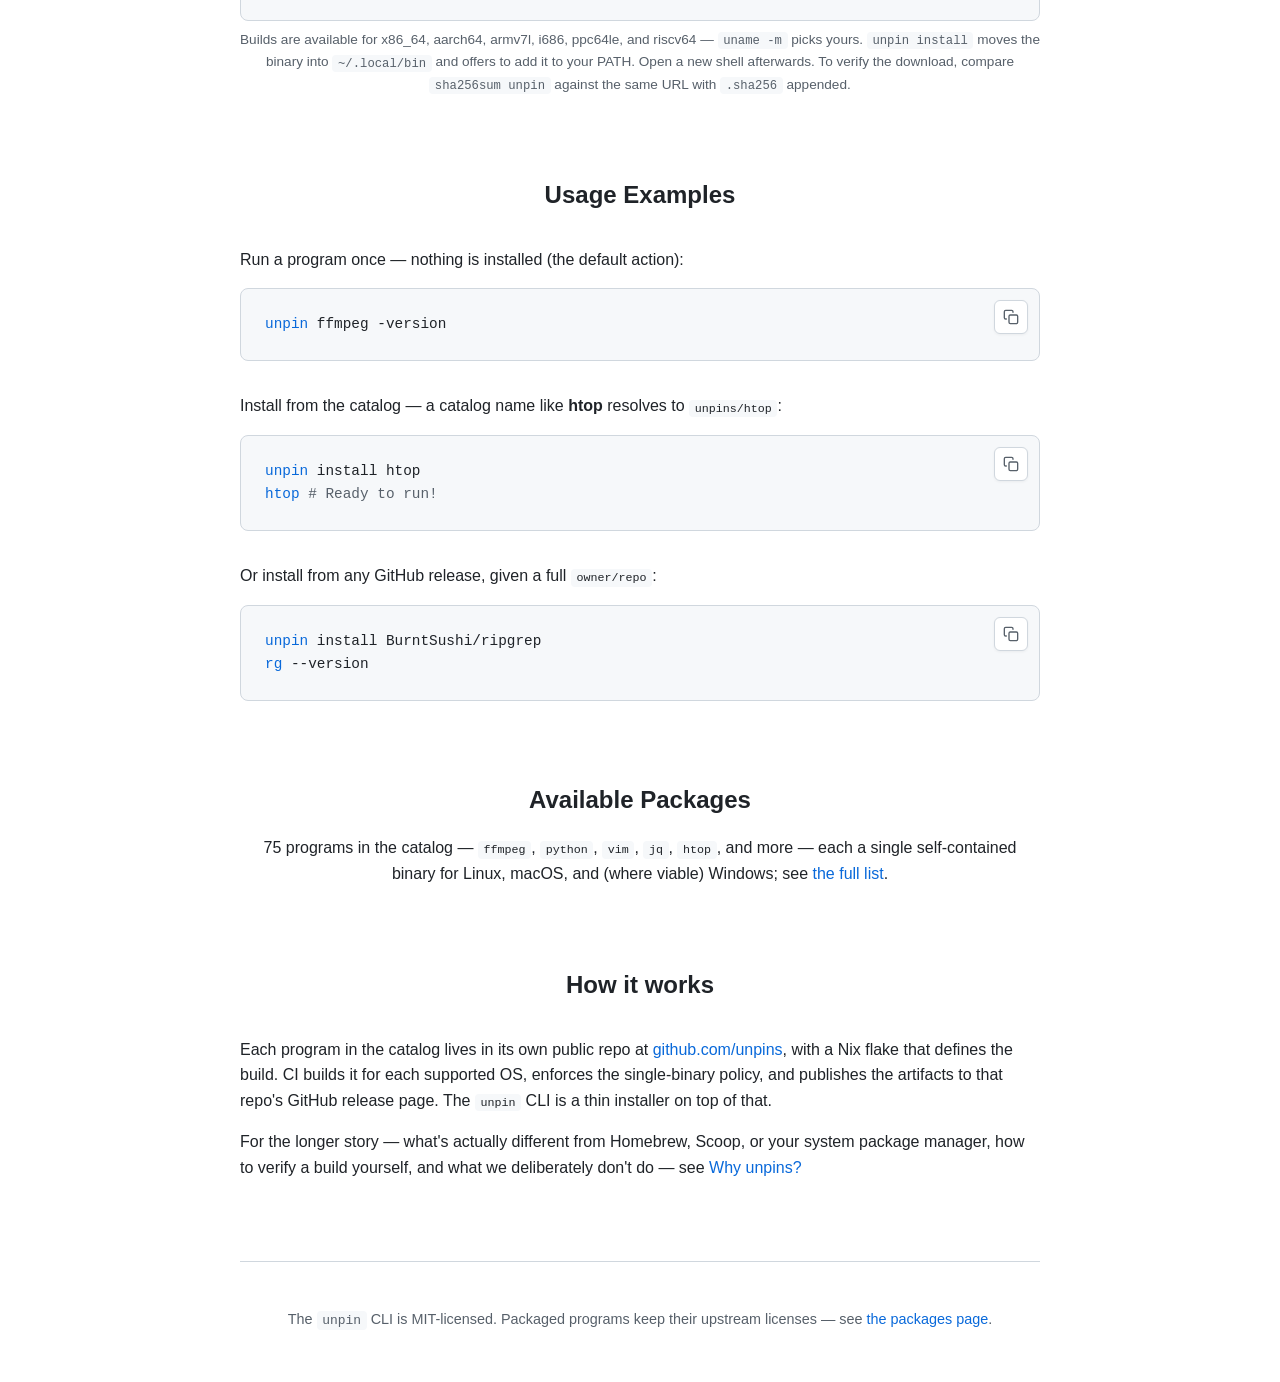
==== commit 6674cc89: "demo: move SVGs under /demo so they escape the /unpin-* redirect The _redirects splat /unpin-* (CLI " ====
--- a/index.html
+++ b/index.html
@@ -32,9 +32,9 @@
 
       <section class="demo">
         <picture>
-          <source media="(prefers-color-scheme: dark)" srcset="unpin-demo-dark.svg">
-          <source media="(prefers-color-scheme: light)" srcset="unpin-demo-light.svg">
-          <img alt="unpin demo — run a program straight from a GitHub release, then install several from the curated catalog in parallel" src="unpin-demo-dark.svg">
+          <source media="(prefers-color-scheme: dark)" srcset="demo/unpin-demo-dark.svg">
+          <source media="(prefers-color-scheme: light)" srcset="demo/unpin-demo-light.svg">
+          <img alt="unpin demo — run a program straight from a GitHub release, then install several from the curated catalog in parallel" src="demo/unpin-demo-dark.svg">
         </picture>
       </section>
 
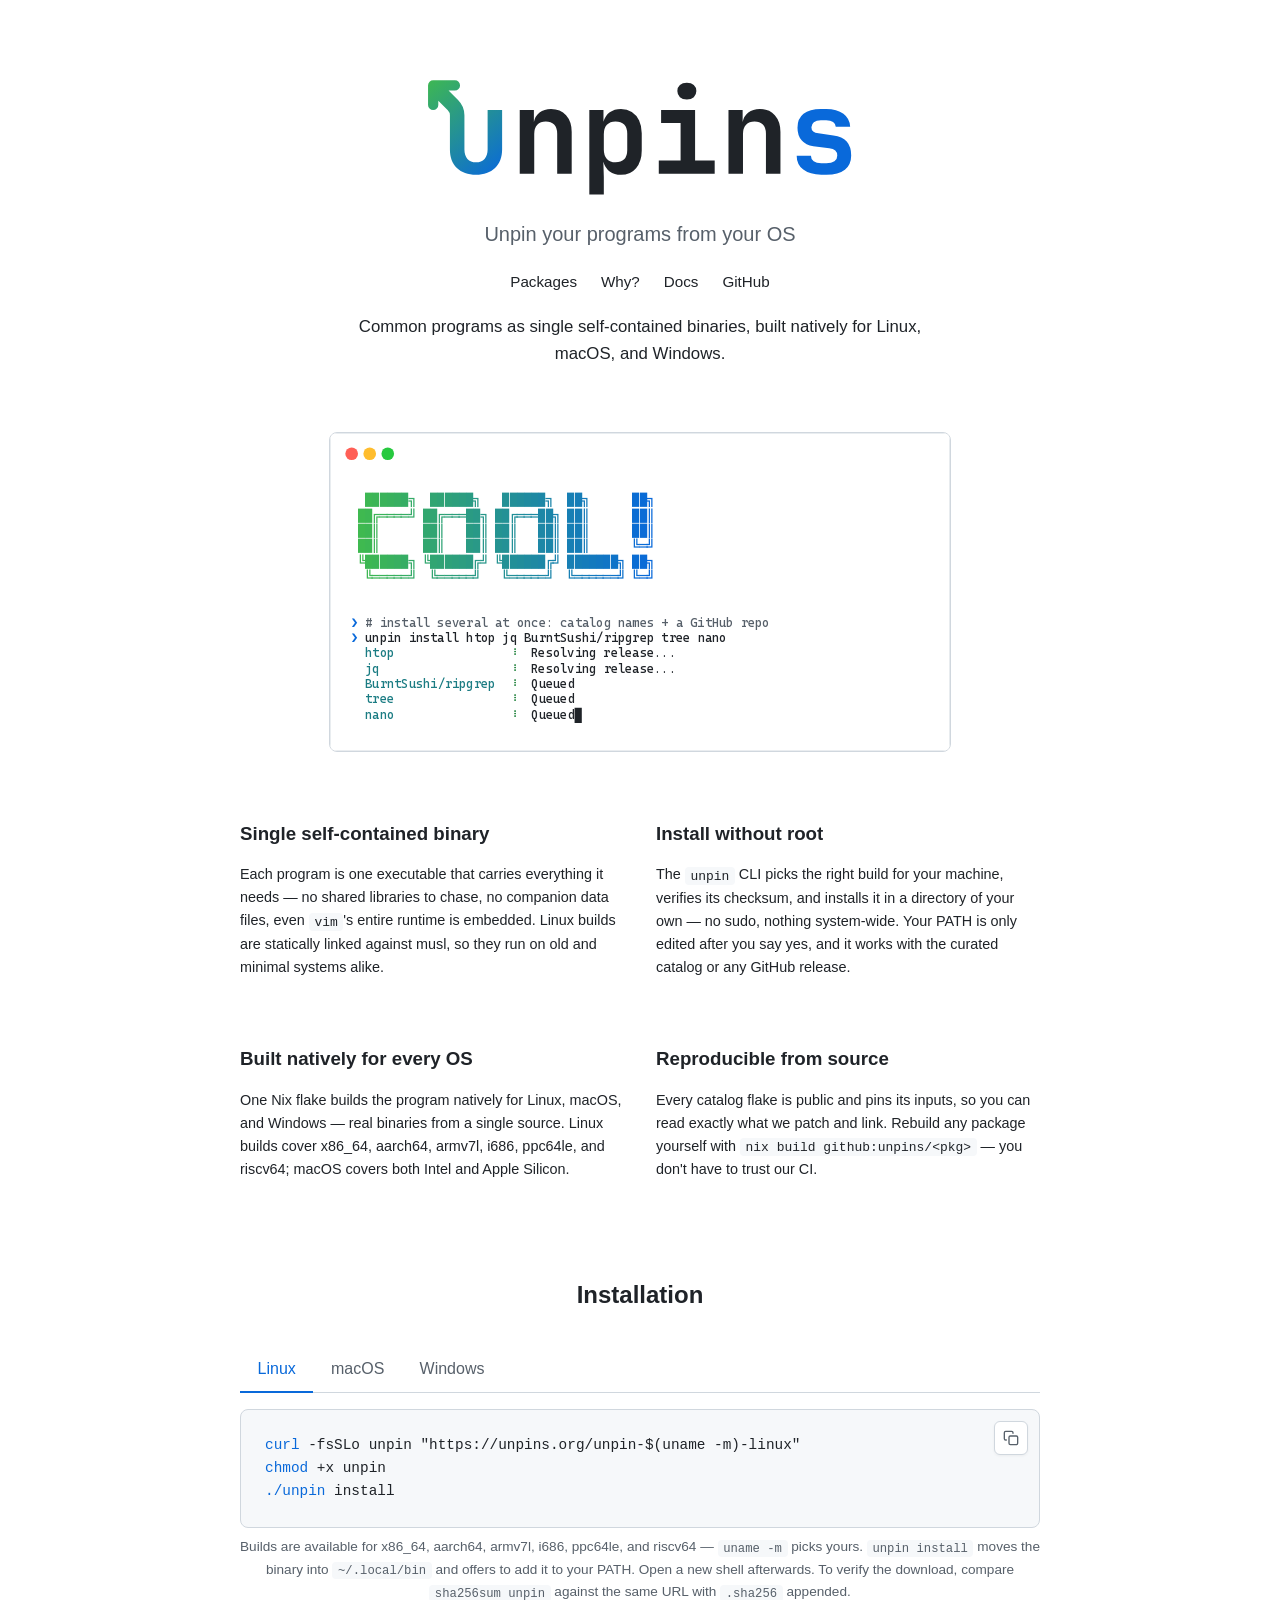
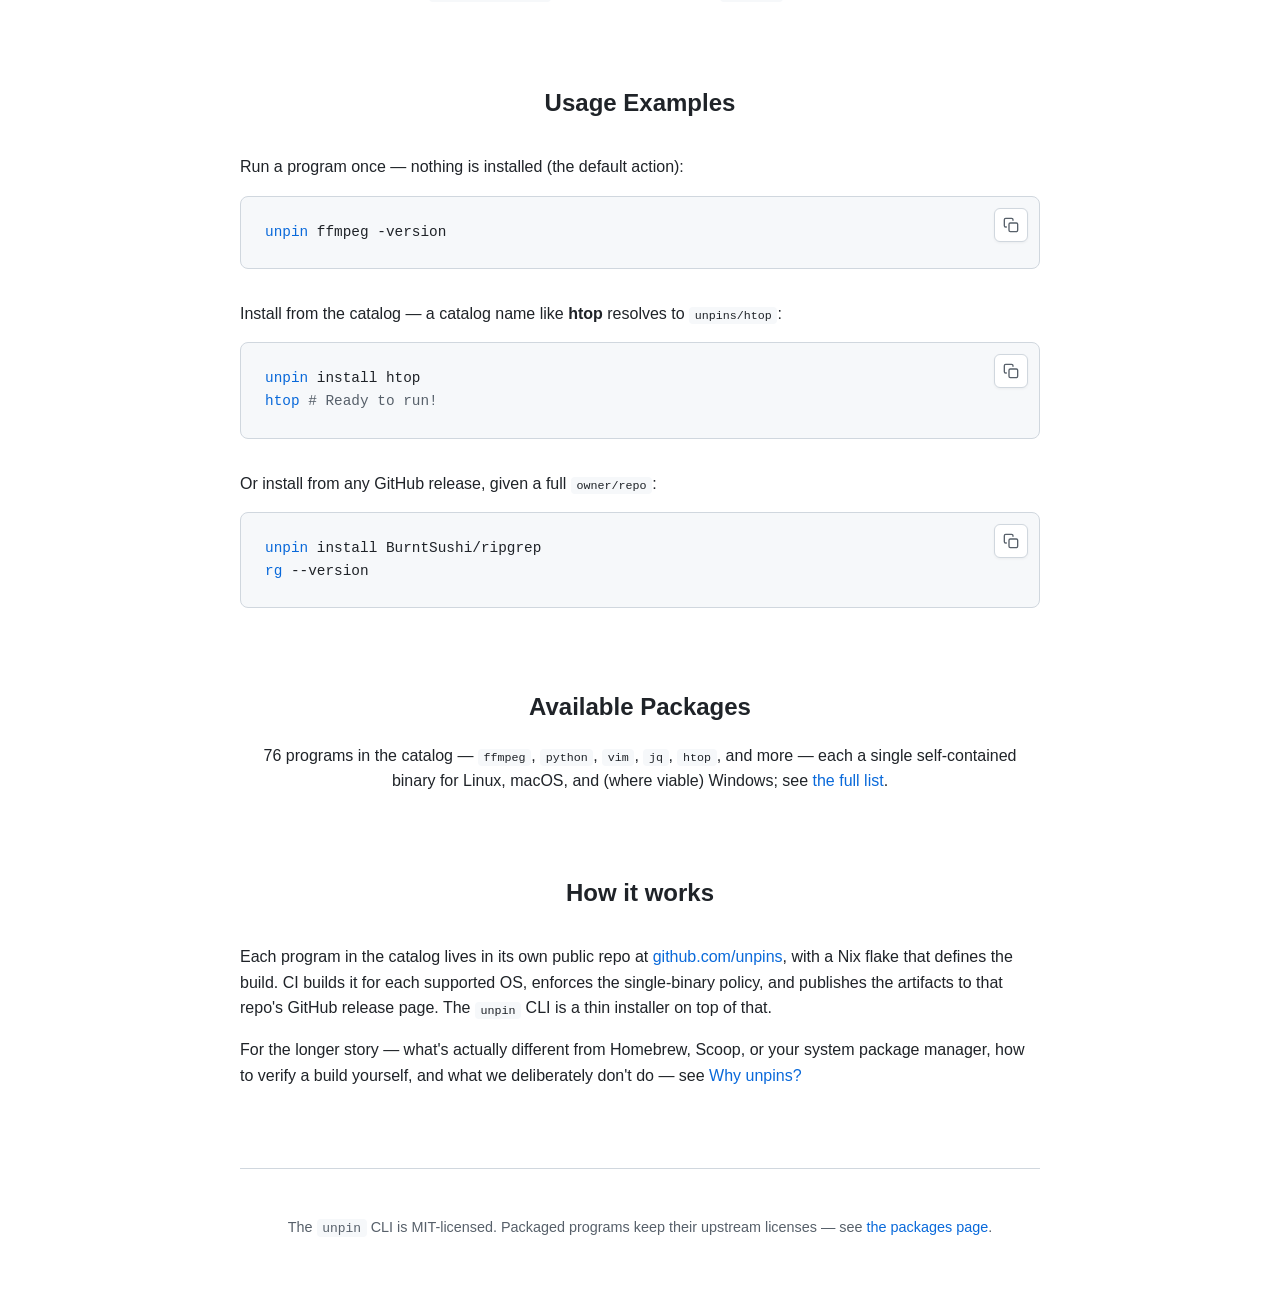
==== commit 6f0c62d6: "Add unlisted CI status dashboard; refresh packages list status.html lists every catalog package with" ====
--- a/index.html
+++ b/index.html
@@ -197,7 +197,7 @@
       <section style="margin-top: 5rem; text-align: center;">
         <h2 style="margin-bottom: 1rem;">Available Packages</h2>
         <!-- gen:pkg-blurb — rewritten by gen-packages.py; edit the template there -->
-        <p>75 programs in the catalog — <code>ffmpeg</code>, <code>python</code>, <code>vim</code>, <code>jq</code>, <code>htop</code>, and more — each a single self-contained binary for Linux, macOS, and (where viable) Windows; see <a href="packages.html">the full list</a>.</p>
+        <p>76 programs in the catalog — <code>ffmpeg</code>, <code>python</code>, <code>vim</code>, <code>jq</code>, <code>htop</code>, and more — each a single self-contained binary for Linux, macOS, and (where viable) Windows; see <a href="packages.html">the full list</a>.</p>
         <!-- /gen:pkg-blurb -->
       </section>
 
--- a/styles.css
+++ b/styles.css
@@ -112,6 +112,11 @@
 .demo img {
   display: block;
   width: 100%;
+  /* The SVG is 687px intrinsic; without a cap it upscales to the section width
+     and the terminal font ends up larger than the page text. Cap below intrinsic
+     so it scales down (glyph ~12px) and center it. */
+  max-width: 620px;
+  margin-inline: auto;
   border: 1px solid var(--border);
   border-radius: 8px;
 }
@@ -431,6 +436,15 @@
 .pkg-table tr:last-child td {
   border-bottom: none;
 }
+/* status.html: CI badge column. Reserve the badge's intrinsic height so rows
+   don't reflow as the live SVGs load in. */
+.status-table td.ci {
+  width: 7rem;
+}
+.ci-badge {
+  display: block;
+  height: 20px;
+}
 .pkg-note {
   font-size: 0.85rem;
   color: var(--tagline);
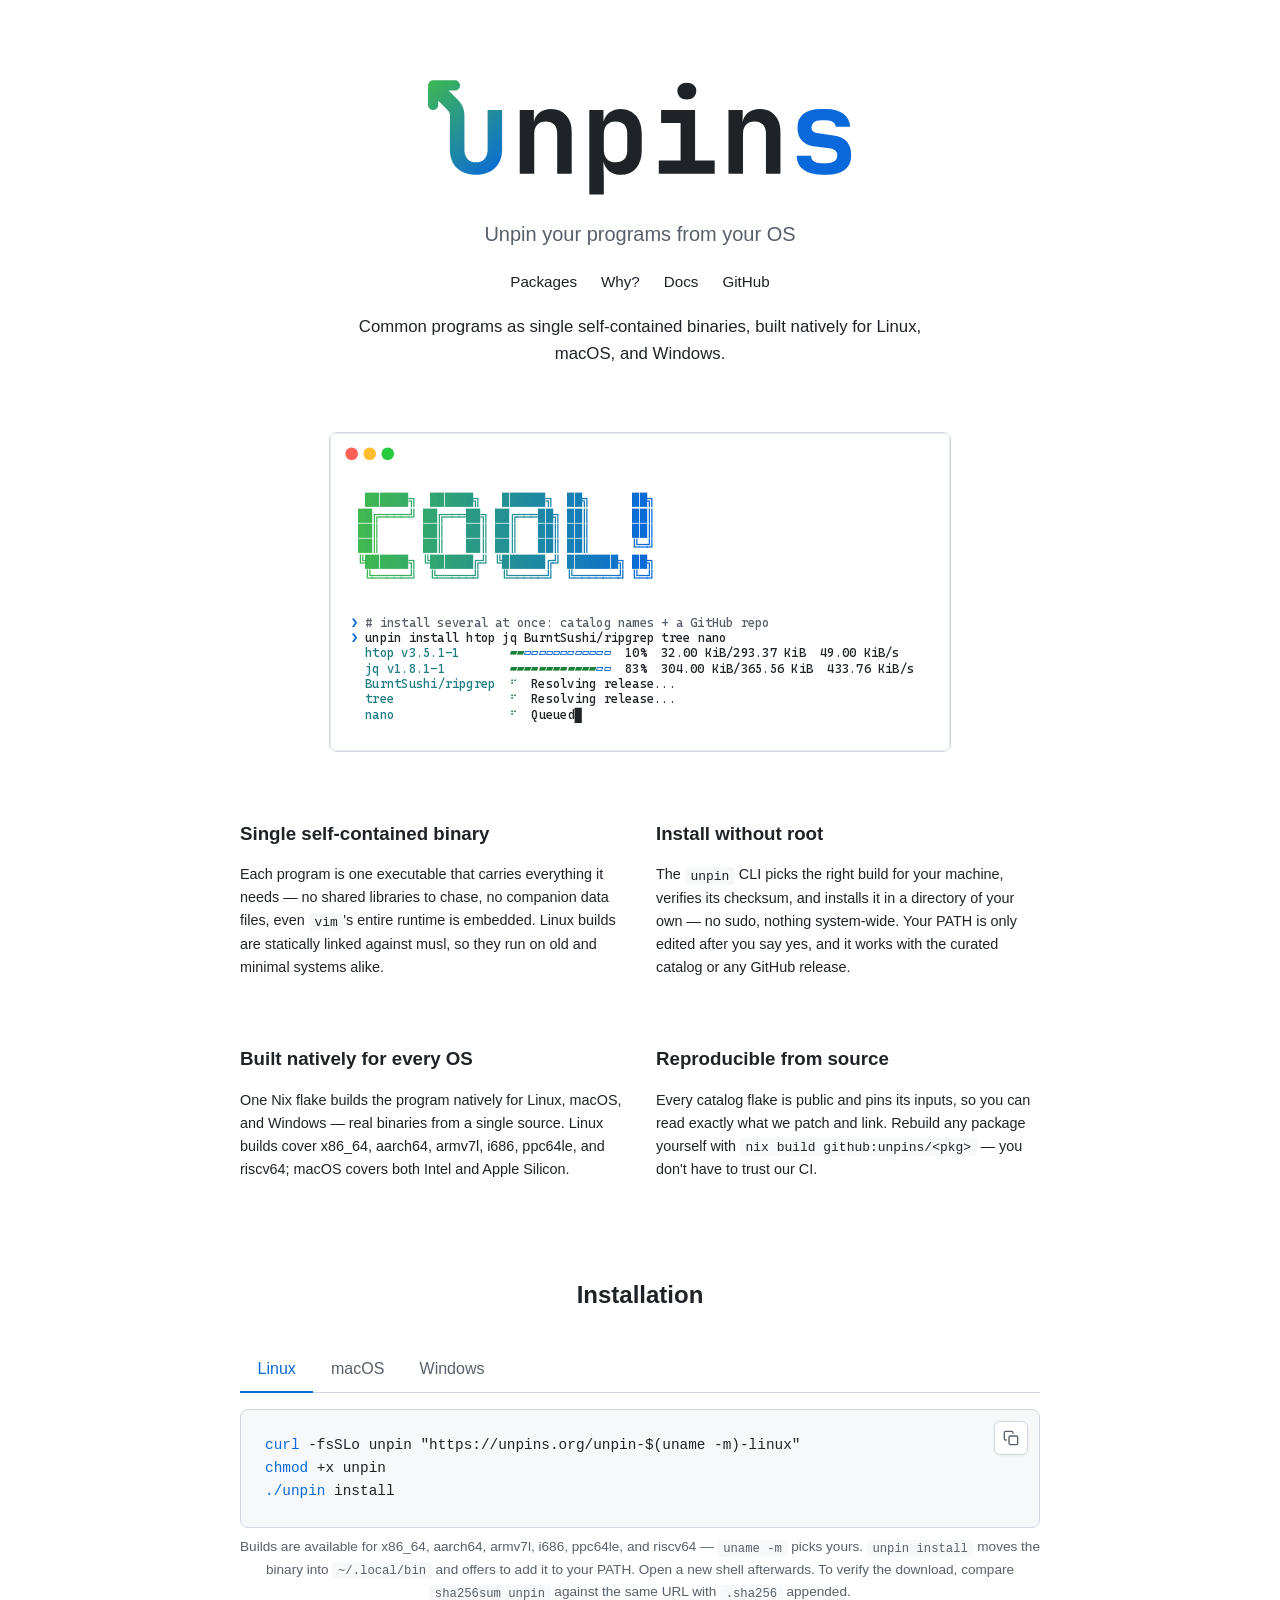
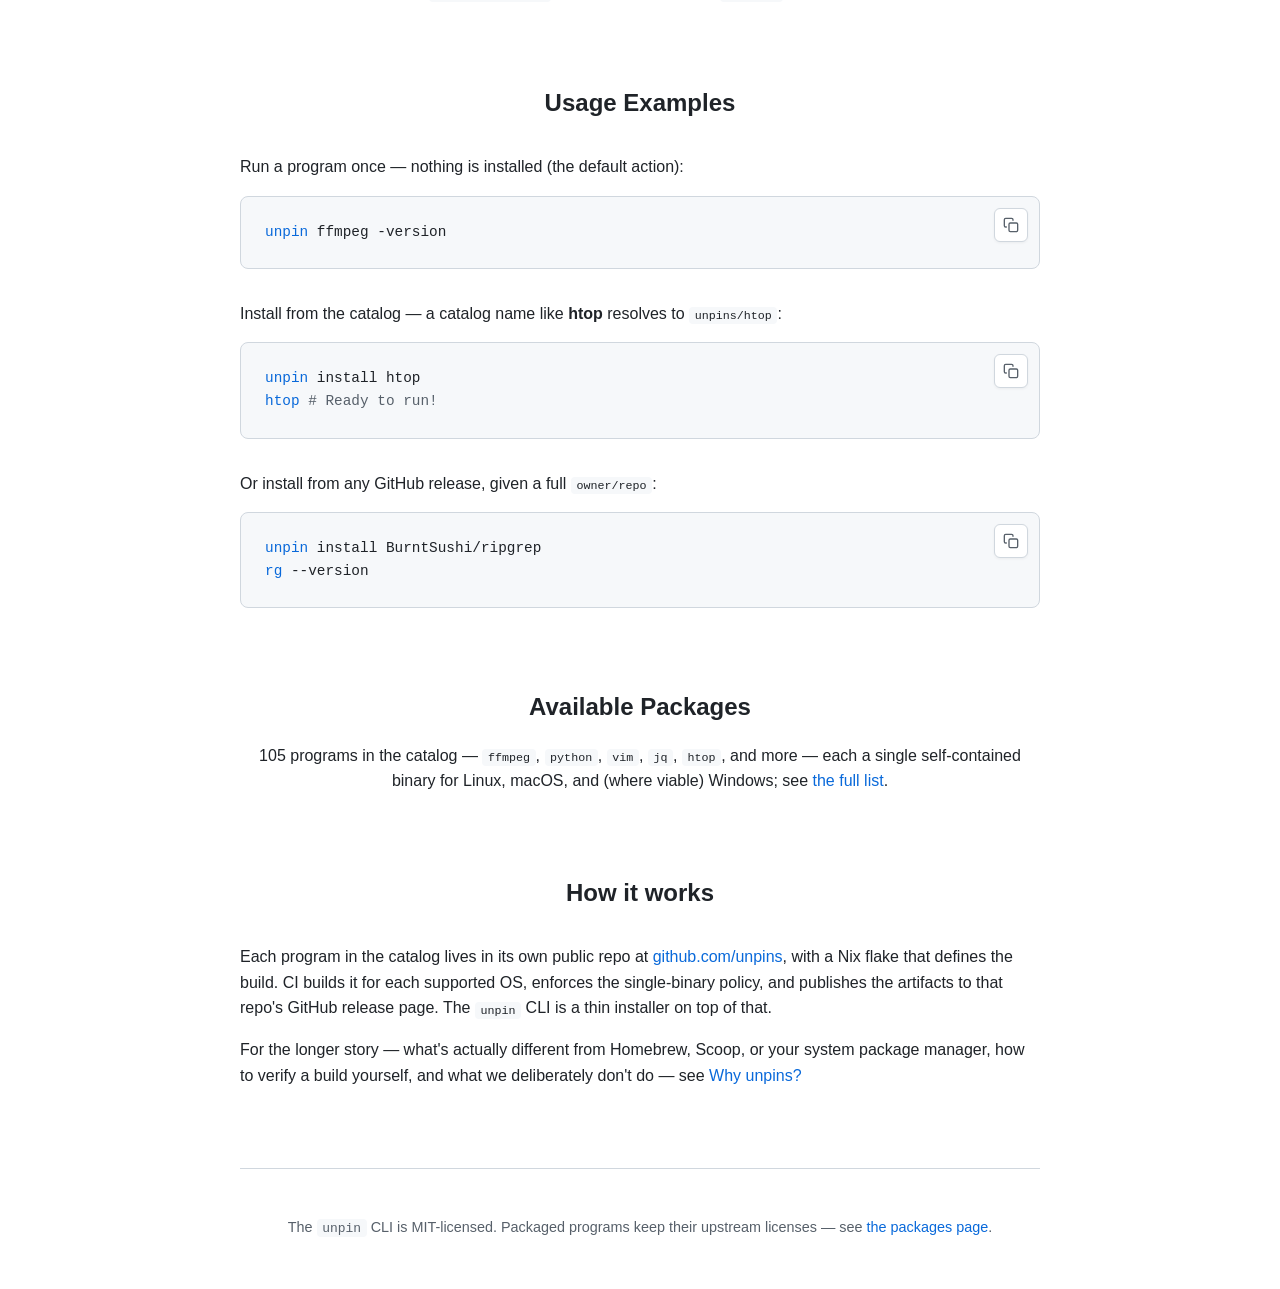
==== commit ff39d1d1: "packages: mark cosmo-toolchain Windows builds with ✓* + explain they ship PE32+ The Windows column w" ====
--- a/index.html
+++ b/index.html
@@ -197,7 +197,7 @@
       <section style="margin-top: 5rem; text-align: center;">
         <h2 style="margin-bottom: 1rem;">Available Packages</h2>
         <!-- gen:pkg-blurb — rewritten by gen-packages.py; edit the template there -->
-        <p>76 programs in the catalog — <code>ffmpeg</code>, <code>python</code>, <code>vim</code>, <code>jq</code>, <code>htop</code>, and more — each a single self-contained binary for Linux, macOS, and (where viable) Windows; see <a href="packages.html">the full list</a>.</p>
+        <p>105 programs in the catalog — <code>ffmpeg</code>, <code>python</code>, <code>vim</code>, <code>jq</code>, <code>htop</code>, and more — each a single self-contained binary for Linux, macOS, and (where viable) Windows; see <a href="packages.html">the full list</a>.</p>
         <!-- /gen:pkg-blurb -->
       </section>
 
--- a/styles.css
+++ b/styles.css
@@ -450,3 +450,8 @@
   color: var(--tagline);
   margin-top: 1rem;
 }
+/* The cosmo `✓*` legend sits ABOVE the table, so give it room before the
+   header row (the trailing .pkg-note only needs margin-top). */
+.cosmo-note {
+  margin-bottom: 1rem;
+}
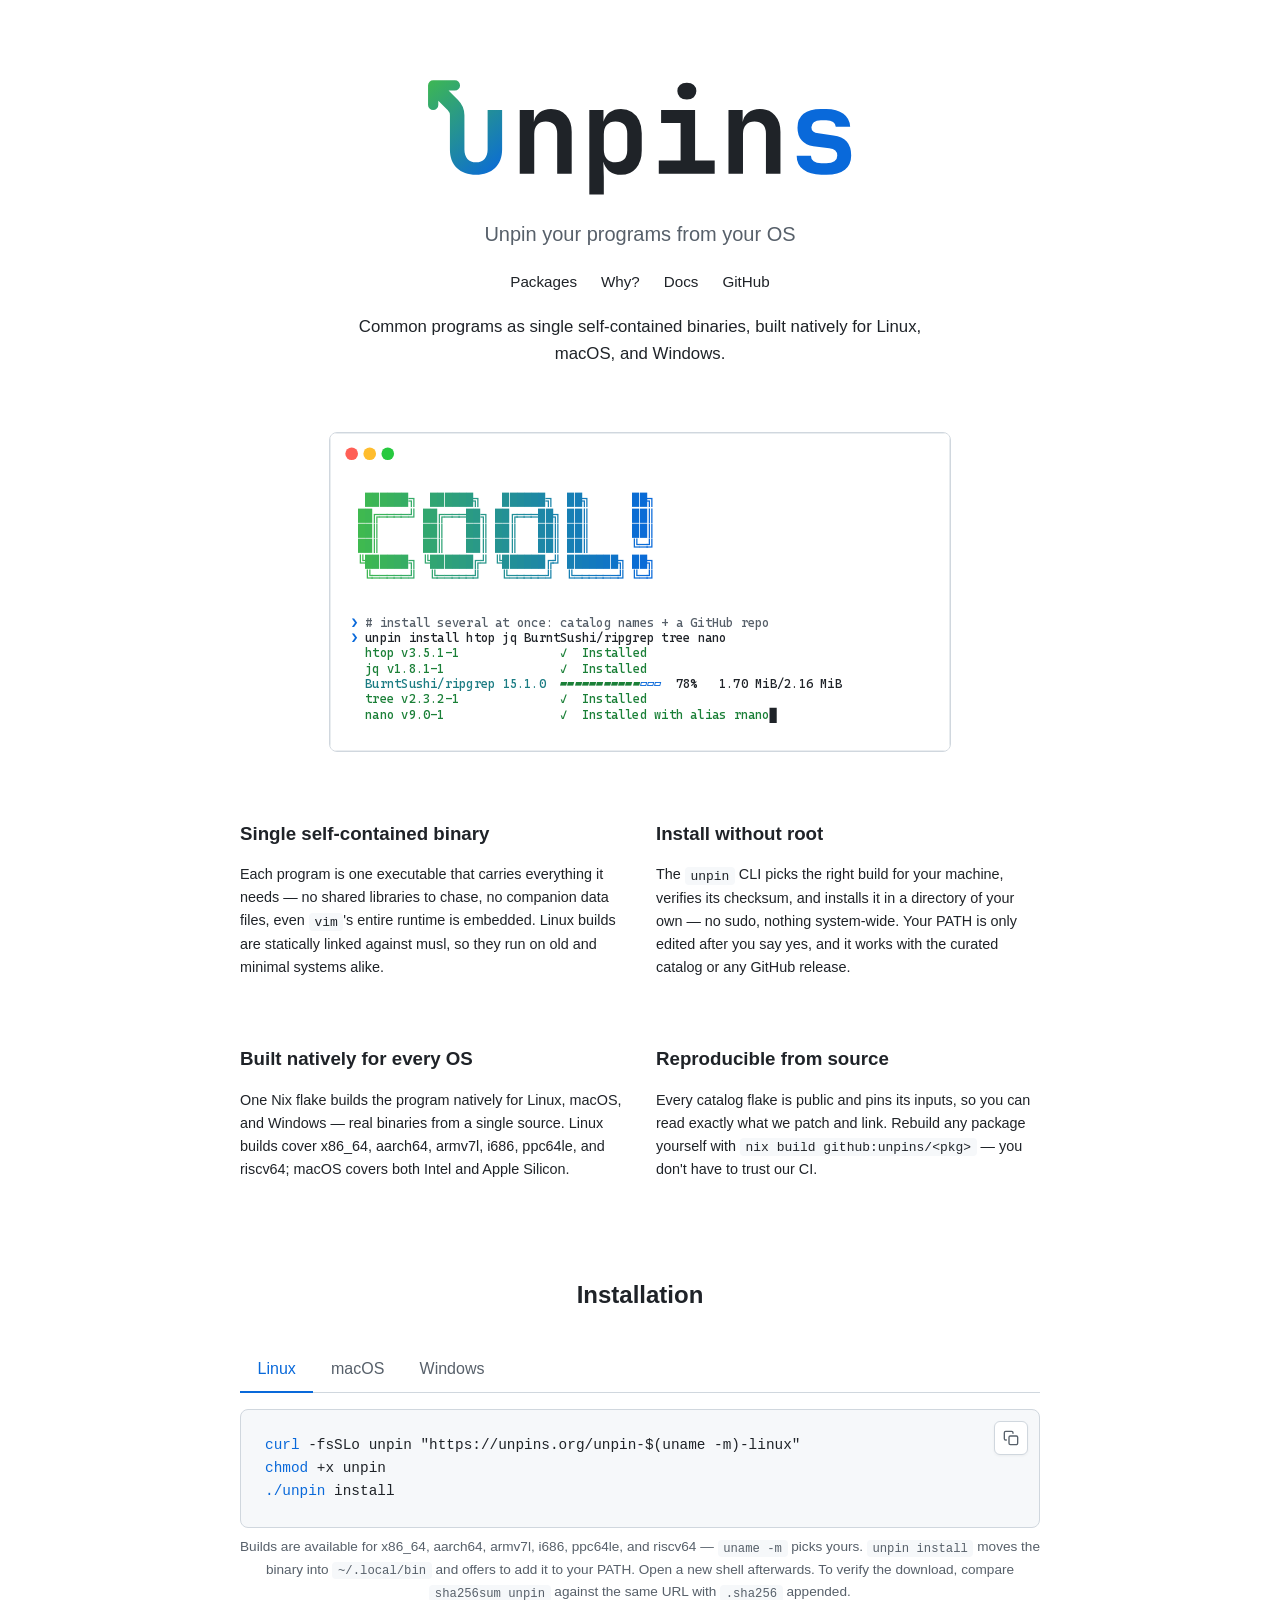
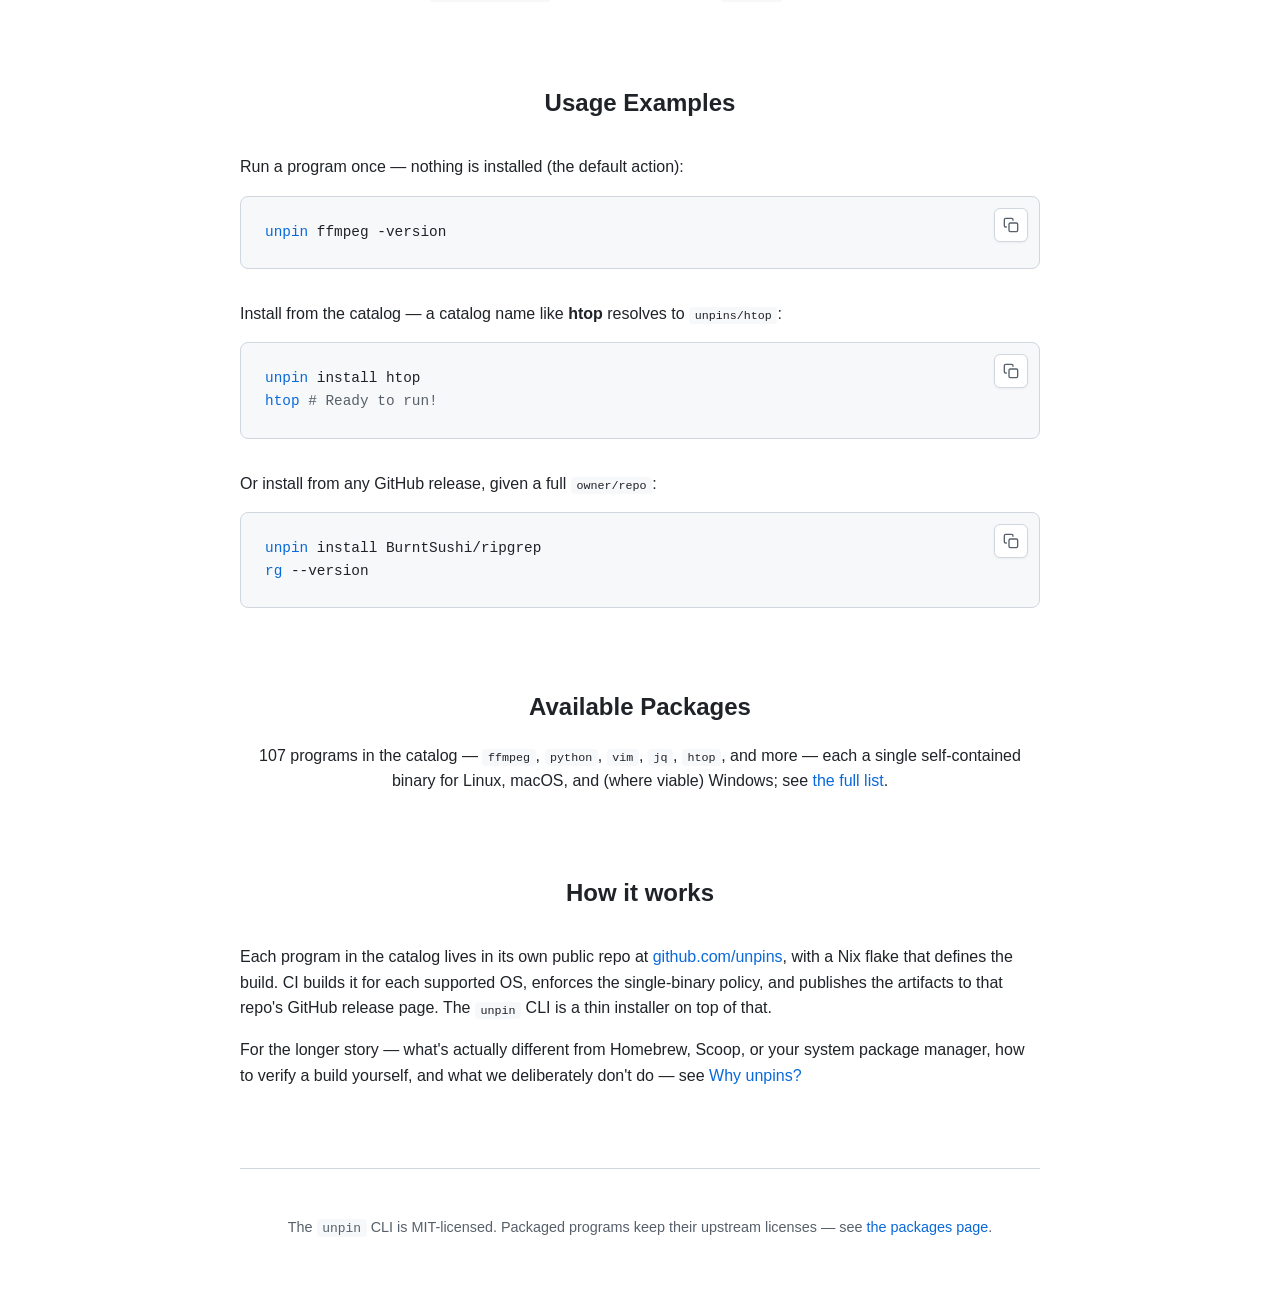
==== commit 4f728d44: "packages: add iproute2 and stress-ng Co-Authored-By: Claude Opus 5.5 (1M context) <noreply@anthropic" ====
--- a/index.html
+++ b/index.html
@@ -197,7 +197,7 @@
       <section style="margin-top: 5rem; text-align: center;">
         <h2 style="margin-bottom: 1rem;">Available Packages</h2>
         <!-- gen:pkg-blurb — rewritten by gen-packages.py; edit the template there -->
-        <p>105 programs in the catalog — <code>ffmpeg</code>, <code>python</code>, <code>vim</code>, <code>jq</code>, <code>htop</code>, and more — each a single self-contained binary for Linux, macOS, and (where viable) Windows; see <a href="packages.html">the full list</a>.</p>
+        <p>107 programs in the catalog — <code>ffmpeg</code>, <code>python</code>, <code>vim</code>, <code>jq</code>, <code>htop</code>, and more — each a single self-contained binary for Linux, macOS, and (where viable) Windows; see <a href="packages.html">the full list</a>.</p>
         <!-- /gen:pkg-blurb -->
       </section>
 
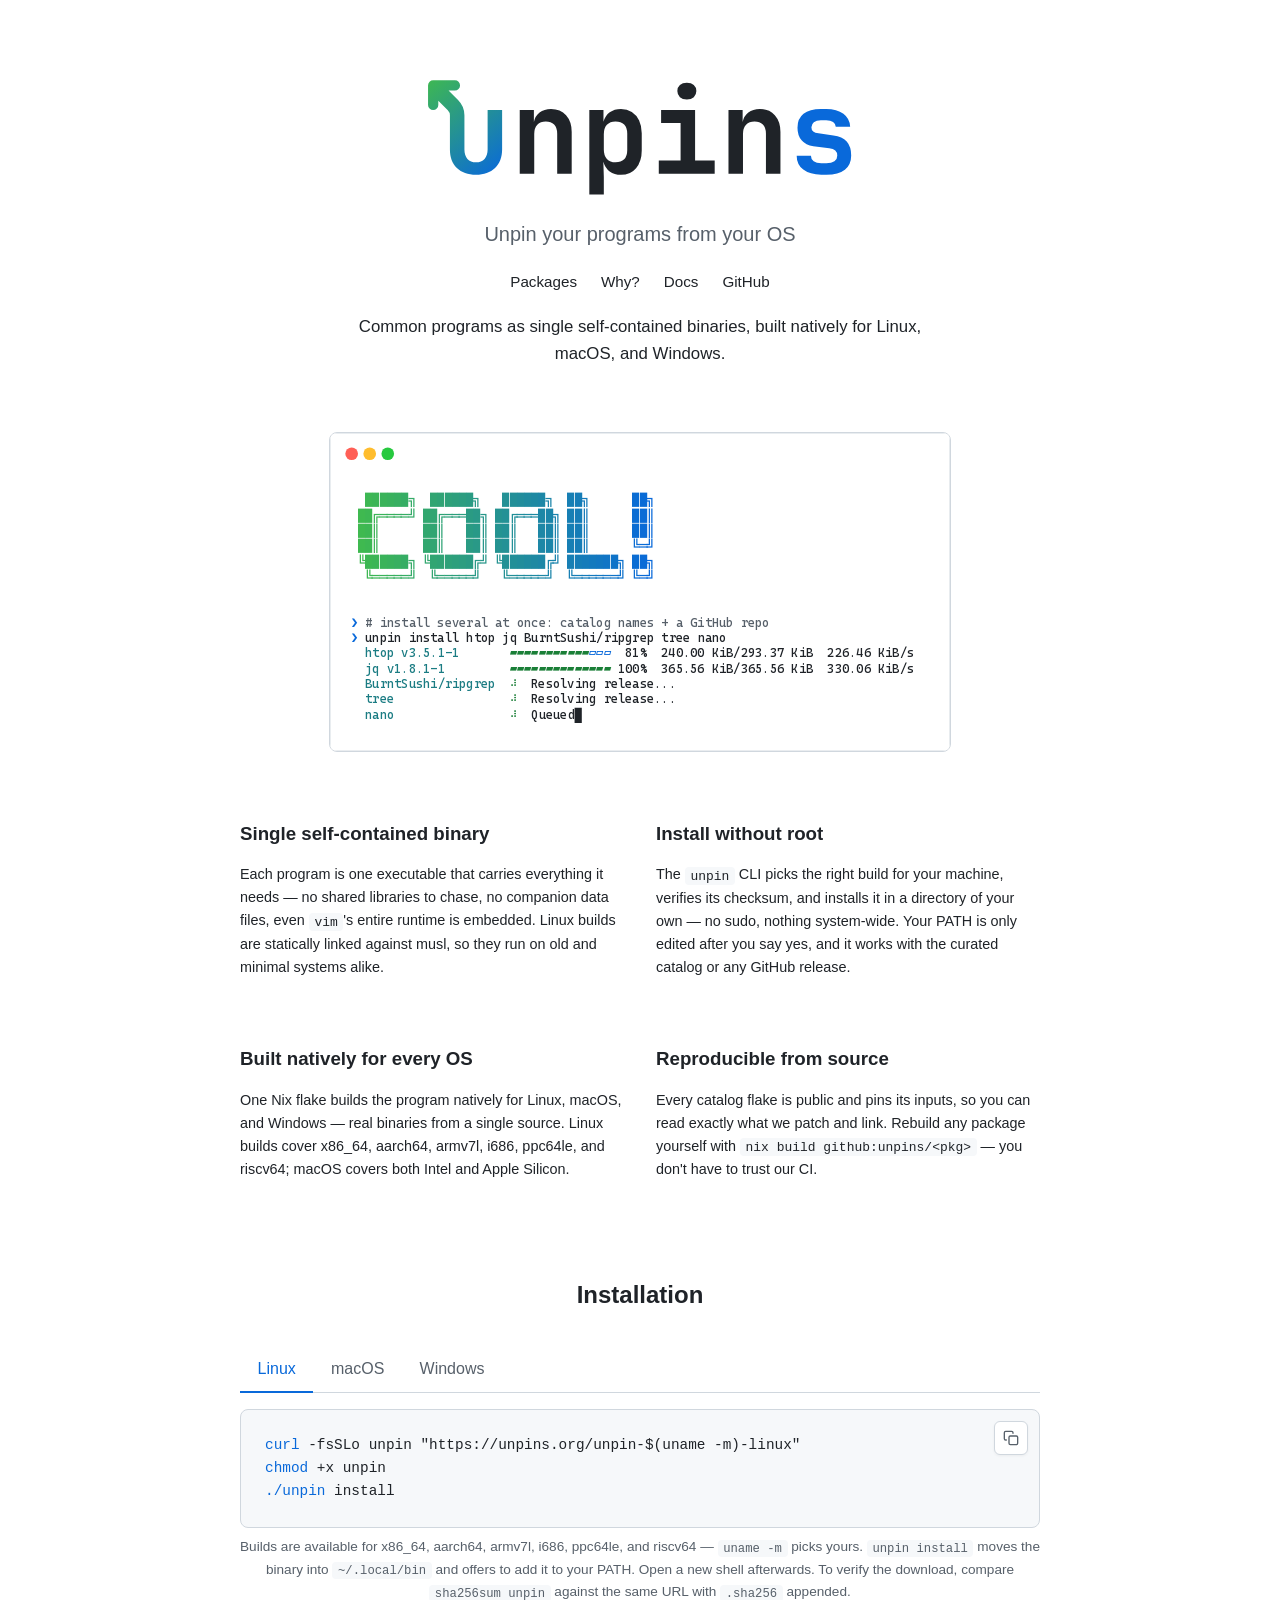
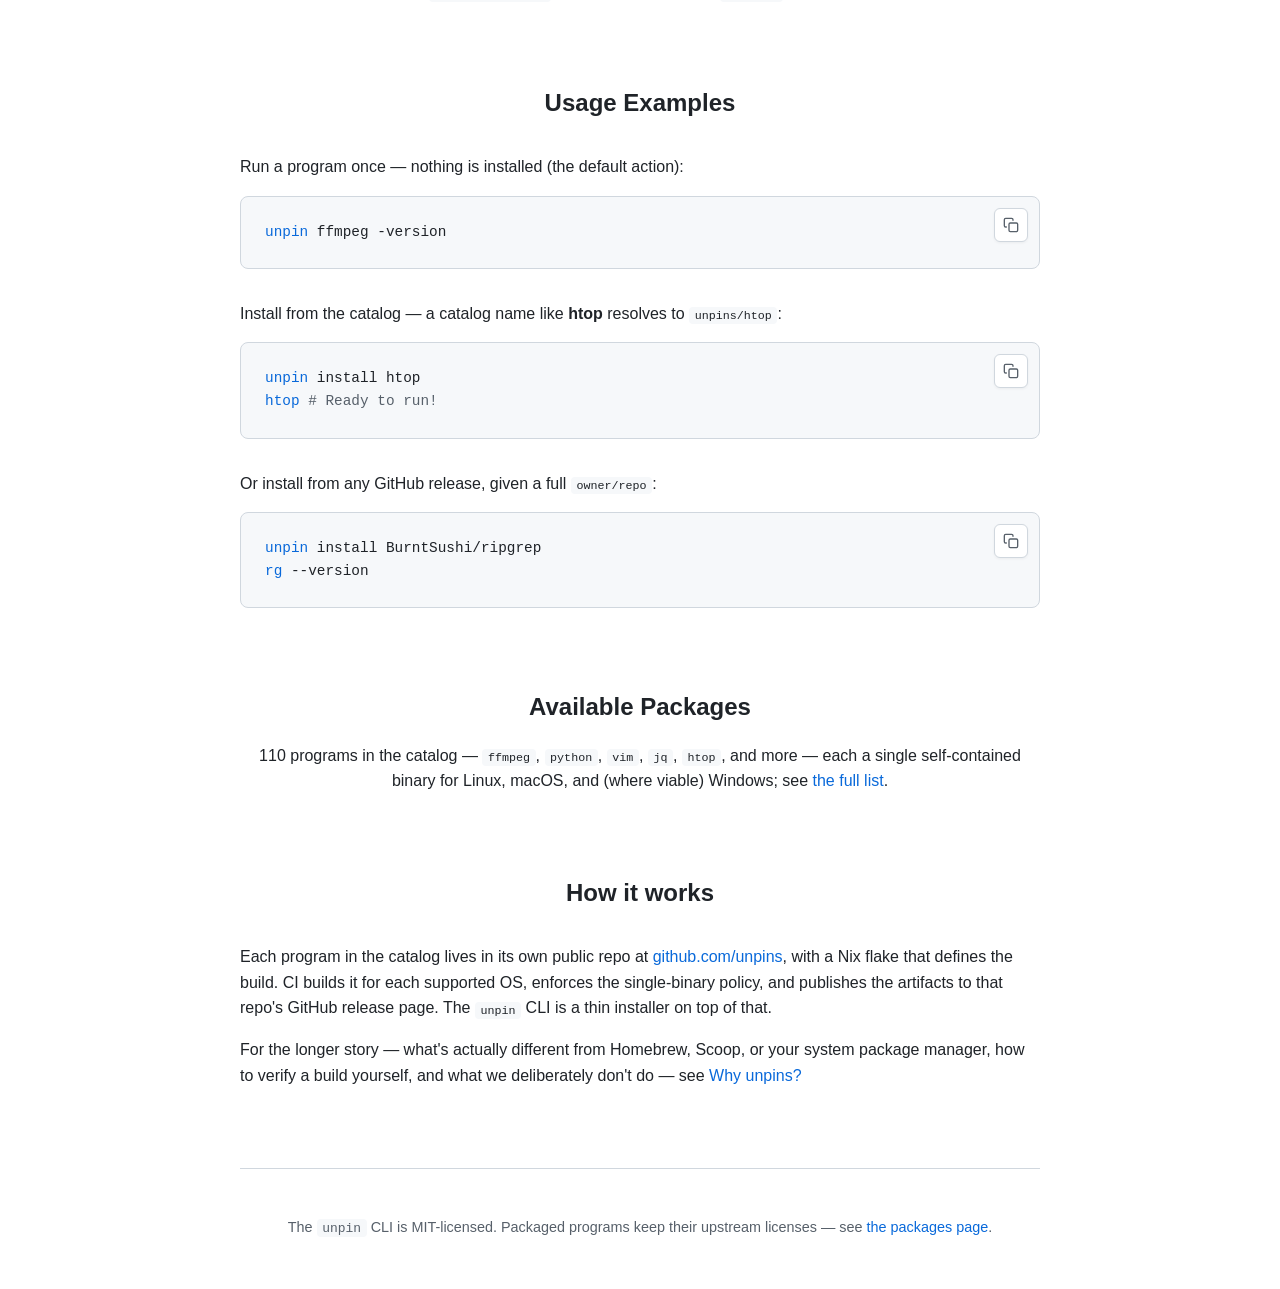
==== commit 20c29c50: "Regenerate the package and status pages git joins the catalog (no release yet, so no size), along wi" ====
--- a/index.html
+++ b/index.html
@@ -197,7 +197,7 @@
       <section style="margin-top: 5rem; text-align: center;">
         <h2 style="margin-bottom: 1rem;">Available Packages</h2>
         <!-- gen:pkg-blurb — rewritten by gen-packages.py; edit the template there -->
-        <p>107 programs in the catalog — <code>ffmpeg</code>, <code>python</code>, <code>vim</code>, <code>jq</code>, <code>htop</code>, and more — each a single self-contained binary for Linux, macOS, and (where viable) Windows; see <a href="packages.html">the full list</a>.</p>
+        <p>110 programs in the catalog — <code>ffmpeg</code>, <code>python</code>, <code>vim</code>, <code>jq</code>, <code>htop</code>, and more — each a single self-contained binary for Linux, macOS, and (where viable) Windows; see <a href="packages.html">the full list</a>.</p>
         <!-- /gen:pkg-blurb -->
       </section>
 
